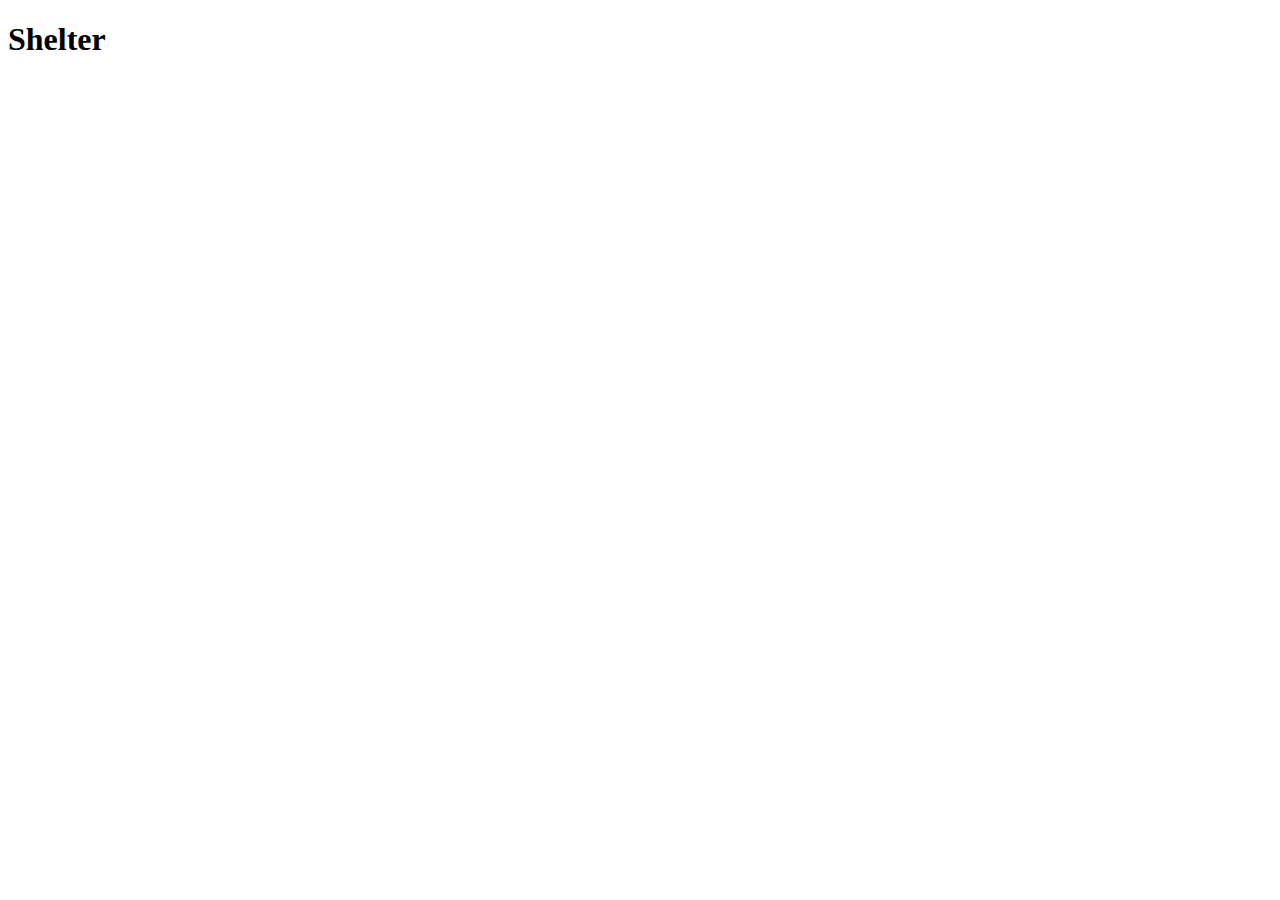
==== pages/main/index.html @ 8f5f9f4f "feat: add the title" ====
<!DOCTYPE html>
<html>
  <head>
    <meta charset="UTF-8">
    <meta name="viewport" content="width=device-width, initial-scale=1.0">
    <title lang="ru">Shelter</title>
    <link rel="stylesheet" href="styles.css">
  </head>
  <body>
    <header>
      <h1>Shelter</h1>

    </header>
    <main>

    </main>
    <footer>

    </footer>
  </body>
</html>
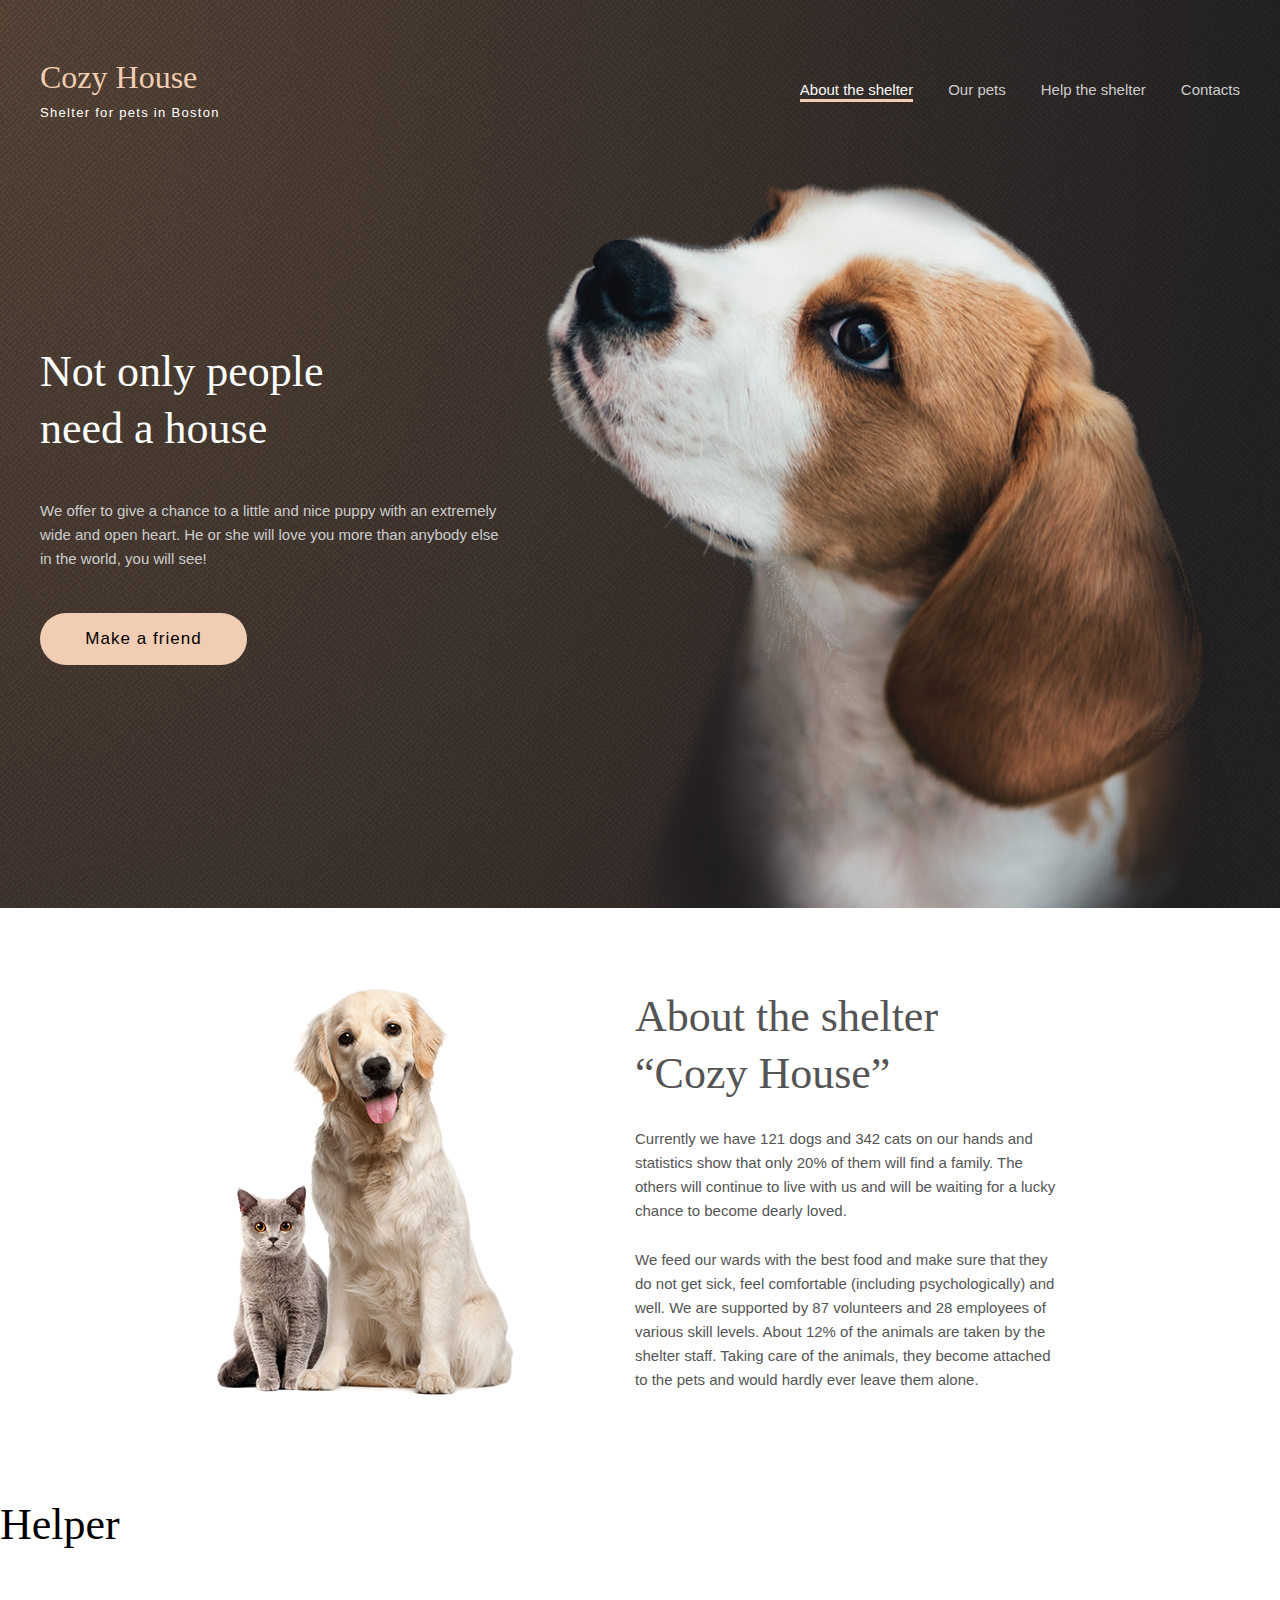
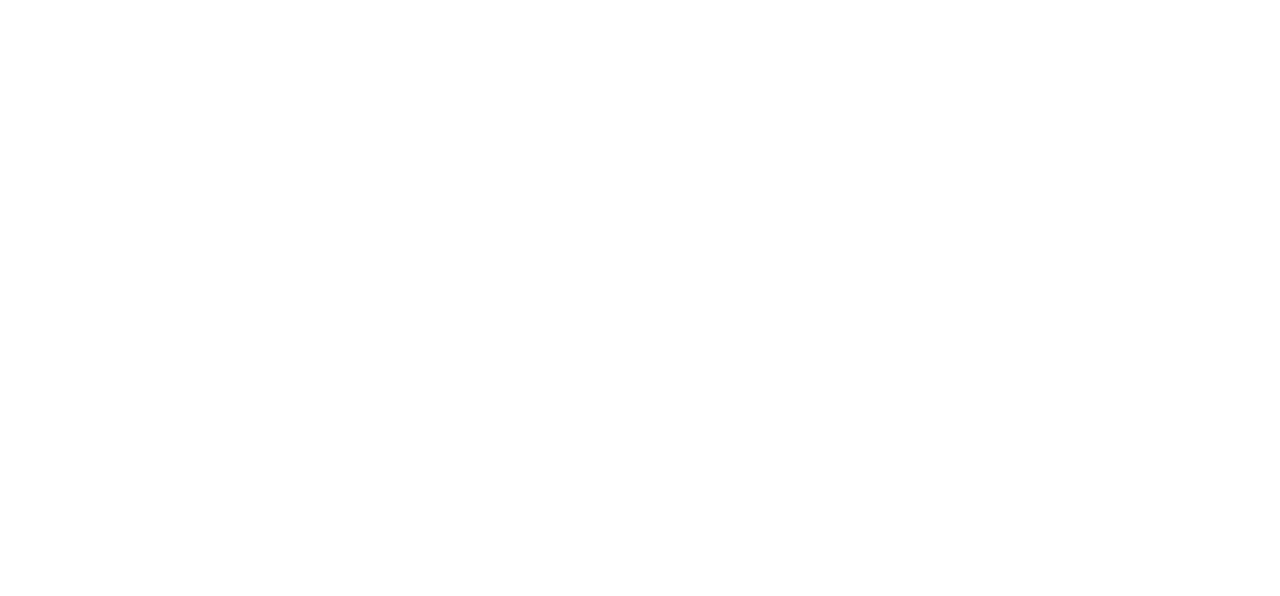
==== commit 1a06ce81: "feat: added header, notonly and about blocks" ====
--- a/pages/main/index.html
+++ b/pages/main/index.html
@@ -6,16 +6,82 @@
     <title lang="ru">Shelter</title>
     <link rel="stylesheet" href="styles.css">
   </head>
-  <body>
-    <header>
-      <h1>Shelter</h1>
-
+  <body class="main-body">
+    <header class="header">
+      <nav class="navigation__section">
+        <div class="navigation__content">
+          <a href="main.html" class="logo__main-page">
+            <h1 class="logo__title">Cozy House</h1>
+            <p class="logo__subtitle">Shelter for pets in Boston</p>
+          </a>
+          <ul class="menu__list">
+            <li class="menu__item">
+              <a href="#" class="menu__link menu__link--current">About the shelter</a>
+            </li>
+            <li class="menu__item">
+              <a href="../pets/index.html" class="menu__link">Our pets</a>
+            </li>
+            <li class="menu__item">
+              <a href="#help-shelter" class="menu__link">Help the shelter</a>
+            </li>
+            <li class="menu__item">
+              <a href="#contacts" class="menu__link">Contacts</a>
+            </li>
+          </ul>
+        </div>
+      </nav>
     </header>
-    <main>
+    <main class="main">
+      <section class="notonly__wrapper">
+        <div class="notonly__content">
+          <div class="notonly__text--wrapper">
+            <h2 class="notonly__title">Not only people need a house</h2>
+            <p class="notonly__text">We offer to give a chance to a little and nice puppy with an extremely wide and open heart. He or she will love you more than anybody else in the world, you will see!</p>
+            <div class="notonly__btn--wrapper">
+              <button class="notonly__btn">Make a friend</button>
+            </div>
+          </div>
+          <div class="notonly__image--wrapper">
+            <img class="notonly__image" src="../../assets/images/notonly-dog.png" alt="dog-image">
+          </div>
+        </div>
+      </section>
+      <section class="about__wrapper">
+        <div class="about__content">
+          <div class="about__image--wrapper">
+            <img src="../../assets/images/about-pets.png" alt="about-pets">
+          </div>
+          <div class="about__text-content">
+            <h2 class="about__title">About the shelter “Cozy House”</h2>
+            <p class="about__text">Currently we have 121 dogs and 342 cats on our hands and statistics show that only 20% of them will find a family. The others will continue to live with us and will be waiting for a lucky chance to become dearly loved.</p>
+            <p class="about__text">We feed our wards with the best food and make sure that they do not get sick, feel comfortable (including psychologically) and well. We are supported by 87 volunteers and 28 employees of various skill levels. About 12% of the animals are taken by the shelter staff. Taking care of the animals, they become attached to the pets and would hardly ever leave them alone.</p>
+          </div>
+        </div>
+      </section>
+      <section id="help-shelter" class="help-shelter">
+        <h2>Helper</h2>
+      </section>
 
     </main>
-    <footer>
+    <footer id="contacts" class="footer">
 
     </footer>
   </body>
-</html>+</html>
+
+<!-- 
+  
+    Our Friends block
+    - Four-column layout.
+    - Pet cards should be interactive when hovering over any area of the card. Hovering over a card changes the cursor, highlights the Learn more button, and changes the background.
+    - It is not necessary to open a modal window when clicking at this stage.
+    - Pagination should be clickable on available buttons. This means that from position (1) we cannot go further to the left, i.e. to the smaller side. Gray buttons must have the attribute disabled, data-disabled or a modifier class.
+
+    Footer (<footer> contains contacts, address and image):
+    - Clicking on an email or its icon should open the mail service.
+    - Clicking on the phone or its icon should open dialing.
+    - Clicking on a location should open a page with google maps in a separate window with any location you choose.
+    - The image of the dog, address and contacts are different blocks that should not overlap.
+    - The background of the block can be made with a gradient.
+
+ -->--- a/pages/main/styles.css
+++ b/pages/main/styles.css
@@ -0,0 +1,234 @@
+/* COMMON */
+:root {
+  --color-primary: #f1cdb3;
+  --color-primary-light: #FDDCC4;
+   --white: #ffffff; /*color-light-xl*/
+  --color-light-s: #fafafa;
+  --color-dark-3xl: #292929;
+  --color-dark-l: #545454;
+  --color-dark-s: #cdcdcd;
+}
+
+* {
+  margin: 0;
+  padding: 0;
+  line-height: 1;
+  font-family: Arial, Helvetica, sans-serif;
+  font-weight: normal;
+  box-sizing: border-box;
+  font-size: 15px;
+}
+
+h1, h2, h3, h4, h5, h6 {
+  font-family: Georgia, 'Times New Roman', Times, serif;
+  font-weight: normal;
+}
+
+h2, h3 {
+  line-height: 1.3;
+}
+
+h2 {
+  font-size: 44px;
+}
+
+h3 {
+  font-size: 35px;
+  letter-spacing: 0.06em;
+}
+
+a {
+  text-decoration: none;
+  color: inherit;
+}
+
+ul {
+  list-style: none;
+}
+
+button {
+  display: flex;
+  justify-content: center;
+  align-items: center;
+  width: 100%;
+  height: 100%;
+  border-radius: 100px;
+  background-color: var(--color-primary);
+  border: none;
+  font-size: 17px;
+  line-height: 22.1px;
+  letter-spacing: 0.06em;
+}
+
+button:hover {
+  cursor: pointer;
+  background-color: var(--color-primary-light);
+}
+
+img {
+  display: flex;
+  width: 100%;;
+  height: auto;
+}
+
+.header,
+.main,
+.footer {
+}
+
+.navigation__content,
+.notonly__content,
+.about__content {
+  width: 1200px;
+  margin: 0 auto;
+}
+
+/* HEADER */
+.navigation__section {
+  position: absolute;
+  left: 0;
+  top: 0;
+  width: 100%;
+  padding: 60px 0 0;
+}
+
+.navigation__content {
+  display: flex;
+  justify-content: space-between;
+}
+
+.logo__title {
+  margin-bottom: 10px;
+  font-size: 32px;
+  line-height: 1.1;
+  color: var(--color-primary);
+}
+
+.logo__subtitle {
+  font-size: 13px;
+  line-height: 15px;
+  letter-spacing: 0.1em;
+  color: var(--white);
+}
+
+.menu__list {
+  display: flex;
+  align-items: center;
+  color: var(--color-dark-s);
+}
+
+.menu__item:not(:last-child) {
+  margin-right: 35px;
+}
+
+.menu__link {
+  font-size: 15px;
+  line-height: 1.6;
+}
+
+.menu__link--current {
+  position: relative;
+  color: var(--color-light-s);
+  cursor: default;
+}
+
+.menu__link:hover {
+  color: var(--color-light-s);
+}
+
+.menu__link--current::before {
+  content: '';
+  position: absolute;
+  left: 0;
+  bottom: -4px;
+  display: block;
+  width: 100%;
+  height: 3px;
+  background-color: var(--color-primary);
+}
+
+.main__block,
+.help-shelter {
+  height: 700px;
+}
+
+/* NOT ONLY */
+.notonly__wrapper {
+  background: url('../../assets/images/notonly-back.png'), radial-gradient(100% 215.42% at 0% 0%, #5B483A 0%, #262425 100%), #211F20;
+  padding-top: 180px;
+}
+.notonly__content {
+  display: flex;
+  justify-content: space-between;
+}
+
+.notonly__text--wrapper {
+  width: 460px;
+  padding-top: 163px;
+}
+
+.notonly__title {
+  width: 310px;
+  margin-bottom: 42px;
+  color: var(--white);
+}
+
+.notonly__text {
+  margin-bottom: 42px;
+  line-height: 1.6;
+  color: var(--color-dark-s);
+}
+
+.notonly__image--wrapper {
+  width: 698px;
+  height: auto;
+}
+
+.notonly__btn--wrapper {
+  width: 207px;
+  height: 52px;
+}
+
+.notonly__image--wrapper {
+  display: flex;
+}
+
+.notonly__image {
+  width: 698px;
+  height: 728px;
+}
+
+/* ABOUT */
+.about__wrapper {
+  padding: 80px 0 100px;
+}
+
+.about__content {
+  display: flex;
+  padding-left: 175px;
+}
+
+.about__image--wrapper {
+  width: 300px;
+  height: 408px;
+  margin-right: 120px;
+}
+
+.about__text-content {
+  width: 430px;
+  color: var(--color-dark-l)
+}
+
+.about__title {
+  width: 370px;
+  margin-bottom: 25px;
+}
+
+.about__text {
+  margin-bottom: 25px;
+  line-height: 1.6;
+}
+
+.about__text:last-child {
+  margin: 0;
+}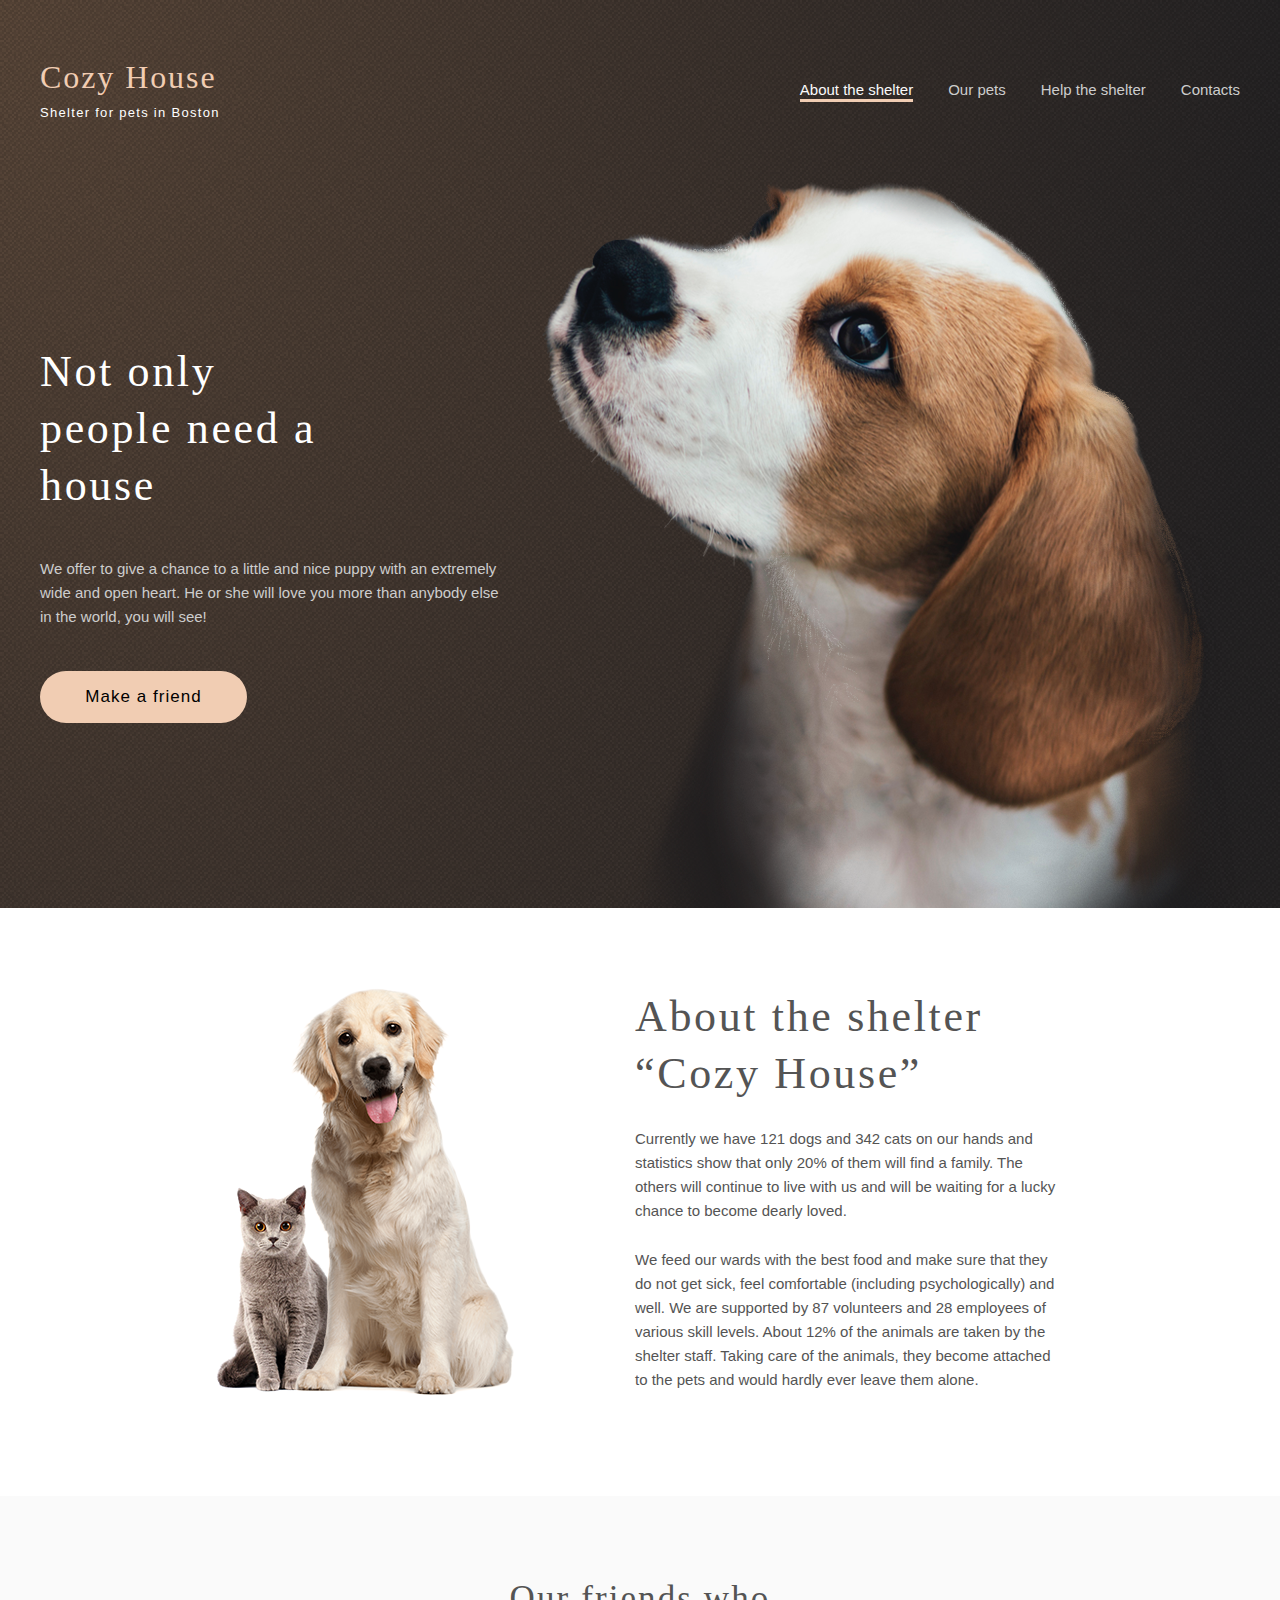
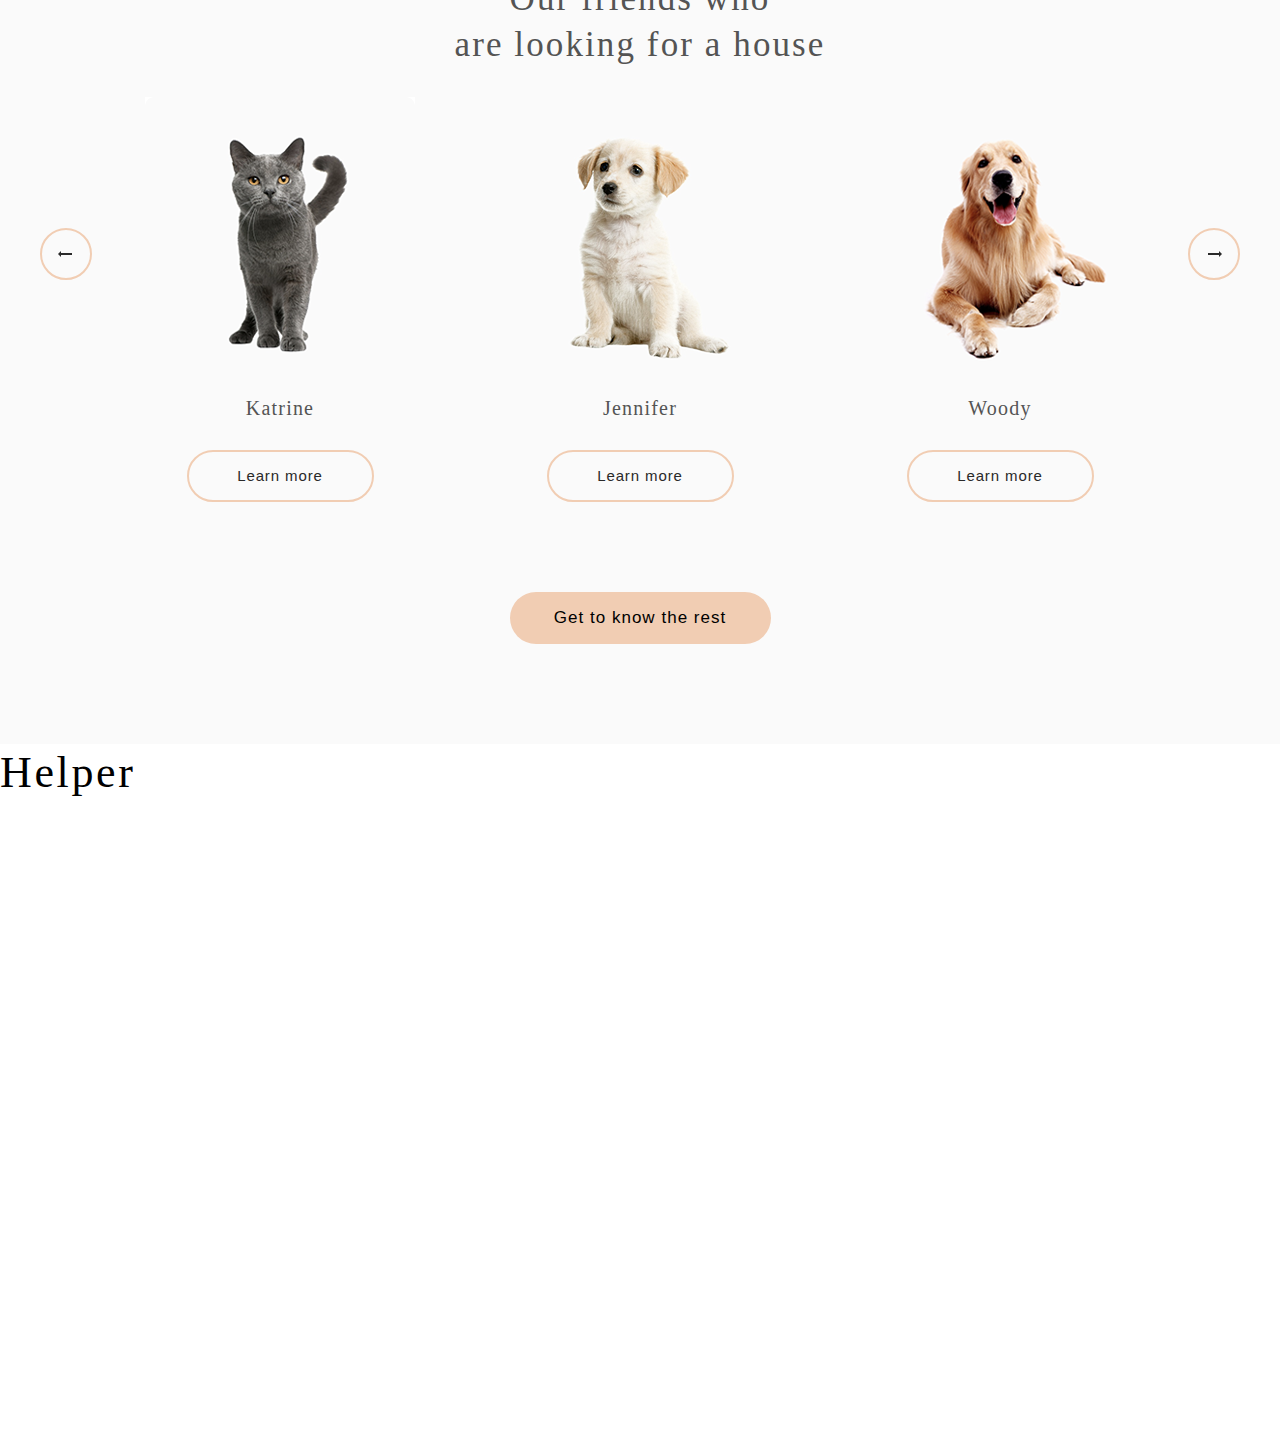
==== commit 53c99722: "feat: added pets section" ====
--- a/pages/main/index.html
+++ b/pages/main/index.html
@@ -38,7 +38,7 @@
             <h2 class="notonly__title">Not only people need a house</h2>
             <p class="notonly__text">We offer to give a chance to a little and nice puppy with an extremely wide and open heart. He or she will love you more than anybody else in the world, you will see!</p>
             <div class="notonly__btn--wrapper">
-              <button class="notonly__btn">Make a friend</button>
+              <button class="notonly__btn btn-color">Make a friend</button>
             </div>
           </div>
           <div class="notonly__image--wrapper">
@@ -56,6 +56,55 @@
             <p class="about__text">Currently we have 121 dogs and 342 cats on our hands and statistics show that only 20% of them will find a family. The others will continue to live with us and will be waiting for a lucky chance to become dearly loved.</p>
             <p class="about__text">We feed our wards with the best food and make sure that they do not get sick, feel comfortable (including psychologically) and well. We are supported by 87 volunteers and 28 employees of various skill levels. About 12% of the animals are taken by the shelter staff. Taking care of the animals, they become attached to the pets and would hardly ever leave them alone.</p>
           </div>
+        </div>
+      </section>
+      <section class="pets__wrapper">
+        <div class="pets__content">
+          <h3 class="pets__title">Our friends who <br> are looking for a house</h3>
+          <div class="pets__slider--wrapper">
+            <div class="pets__slider--content">
+              <ul class="pets__list">
+                <li class="pets__item">
+                  <div class="pets__image--wrapper">
+                    <img class="pets__image" src="../../assets/images/pets-katrine.png" alt="pets-katrine">
+                  </div>
+                  <div class="pets__title--wrapper">
+                    <h4 class="pets__title">Katrine</h4>
+                    <div class="pets__btn--wrapper">
+                      <button class="pets__btn btn-transparent">Learn more</button>
+                    </div>
+                  </div>
+                </li>
+                <li class="pets__item">
+                  <div class="pets__image--wrapper">
+                    <img class="pets__image" src="../../assets/images/pets-jennifer.png" alt="pets-jennifer">
+                  </div>
+                  <div class="pets__title--wrapper">
+                    <h4 class="pets__title">Jennifer</h4>
+                    <div class="pets__btn--wrapper">
+                      <button class="pets__btn btn-transparent">Learn more</button>
+                    </div>
+                  </div>
+                </li>
+                <li class="pets__item">
+                  <div class="pets__image--wrapper">
+                    <img class="pets__image" src="../../assets/images/pets-woody.png" alt="pets-woody">
+                  </div>
+                  <div class="pets__title--wrapper">
+                    <h4 class="pets__title">Woody</h4>
+                    <div class="pets__btn--wrapper">
+                      <button class="pets__btn btn-transparent">Learn more</button>
+                    </div>
+                  </div>
+                </li>
+              </ul>
+            </div>
+            <button class="slider-btn pets__btn--left">Left</button>
+            <button class="slider-btn pets__btn--right">Right</button>
+          </div>
+        </div>
+        <div class="pets__btn-primary--wrapper">
+          <button class="pets__btn-primary btn-color">Get to know the rest</button>
         </div>
       </section>
       <section id="help-shelter" class="help-shelter">
--- a/pages/main/styles.css
+++ b/pages/main/styles.css
@@ -2,8 +2,9 @@
 :root {
   --color-primary: #f1cdb3;
   --color-primary-light: #FDDCC4;
-   --white: #ffffff; /*color-light-xl*/
+  --white: #ffffff; /*color-light-xl*/
   --color-light-s: #fafafa;
+  --color-light-l: #f6f6f6f;
   --color-dark-3xl: #292929;
   --color-dark-l: #545454;
   --color-dark-s: #cdcdcd;
@@ -22,6 +23,7 @@
 h1, h2, h3, h4, h5, h6 {
   font-family: Georgia, 'Times New Roman', Times, serif;
   font-weight: normal;
+  letter-spacing: 0.06em;
 }
 
 h2, h3 {
@@ -34,7 +36,11 @@
 
 h3 {
   font-size: 35px;
-  letter-spacing: 0.06em;
+}
+
+h4 {
+  font-size: 20px;
+  line-height: 23px;
 }
 
 a {
@@ -53,16 +59,32 @@
   width: 100%;
   height: 100%;
   border-radius: 100px;
-  background-color: var(--color-primary);
   border: none;
   font-size: 17px;
   line-height: 22.1px;
   letter-spacing: 0.06em;
+  background-color: transparent;
 }
 
 button:hover {
   cursor: pointer;
+}
+
+.btn-color {
+  background-color: var(--color-primary);
+}
+
+.btn-color:hover {
   background-color: var(--color-primary-light);
+}
+
+.btn-transparent {
+  background-color: transparent;
+  border: 2px solid var(--color-primary);
+}
+
+.btn-transparent:hover {
+  background-color: var(--color-primary)
 }
 
 img {
@@ -78,7 +100,8 @@
 
 .navigation__content,
 .notonly__content,
-.about__content {
+.about__content,
+.pets__content {
   width: 1200px;
   margin: 0 auto;
 }
@@ -231,4 +254,143 @@
 
 .about__text:last-child {
   margin: 0;
-}+}
+
+/* PETS */
+.pets__wrapper {
+  background: var(--color-light-s);
+  padding: 80px 0 100px;
+}
+
+.pets__content {
+  position: relative;
+  color: var(--color-dark-l);
+}
+
+.pets__title {
+  width: 400px;
+  margin: 0 auto 60px;
+  text-align: center;
+}
+
+.pets__slider--wrapper {
+  margin-bottom: 60px;
+  width: 100%;
+}
+
+.pets__slider--content {
+  width: 990px;
+  margin: 0 auto;
+}
+
+.pets__list {
+  display: flex;
+}
+
+.pets__item:not(:last-child) {
+  margin-right: 90px;
+}
+
+.pets__item {
+  display: flex;
+  flex-direction: column;
+  width: 270px;
+  background-color: var(--color-light-s);
+  border-radius: 9px;
+}
+
+.pets__item:hover {
+  background-color: var(--white);;
+  box-shadow: 0px 2px 35px 14px rgba(13, 13, 13, 0.04);
+  cursor: pointer;
+}
+
+.pets__image--wrapper {
+  width: 270px;
+  height: 270px;
+}
+
+.pets__title--wrapper {
+  padding-top: 30px;
+}
+
+.pets__title {
+  margin-bottom: 30px;
+  width: 100%;
+}
+
+.pets__btn--wrapper {
+  width: 187px;
+  height: 52px;
+  margin: 0 auto 30px;
+}
+
+.pets__btn {
+  font-size: 15px;
+  line-height: 1.3;
+  color: var(--color-dark-3xl);
+}
+
+.slider-btn {
+  width: 52px;
+  height: 52px;
+  border-radius: 50%;
+  border: 2px solid var(--color-primary);
+  font-size: 0;
+}
+
+.slider-btn:hover {
+  background-color: var(--color-primary);
+}
+
+.pets__btn--left,
+.pets__btn--right {
+  position: absolute;
+  top: calc(50% - 26px);
+}
+
+.pets__btn--left {
+  left: 0;
+}
+
+.pets__btn--left:before,
+.pets__btn--right:before,
+.pets__btn--left:after,
+.pets__btn--right:after {
+  content: '';
+  position: absolute;
+}
+
+.pets__btn--left:before,
+.pets__btn--right:before {
+  left: calc(50% - 6px);
+  top: calc(50% - 1px);
+  width: 12px;
+  height: 2px;
+  background-color: var(--color-dark-3xl);
+}
+
+.pets__btn--left:after,
+.pets__btn--right:after {
+  border: 3px solid transparent;
+}
+
+.pets__btn--left:after {
+  left: calc(50% - 11px);
+  border-right: 3px solid var(--color-dark-3xl);
+}
+
+.pets__btn--right:after {
+  right: calc(50% - 11px);
+  border-left: 3px solid var(--color-dark-3xl);
+}
+
+.pets__btn--right {
+  right: 0;
+}
+
+.pets__btn-primary--wrapper {
+  width: 261px;
+  height: 52px;
+  margin: 0 auto;
+}
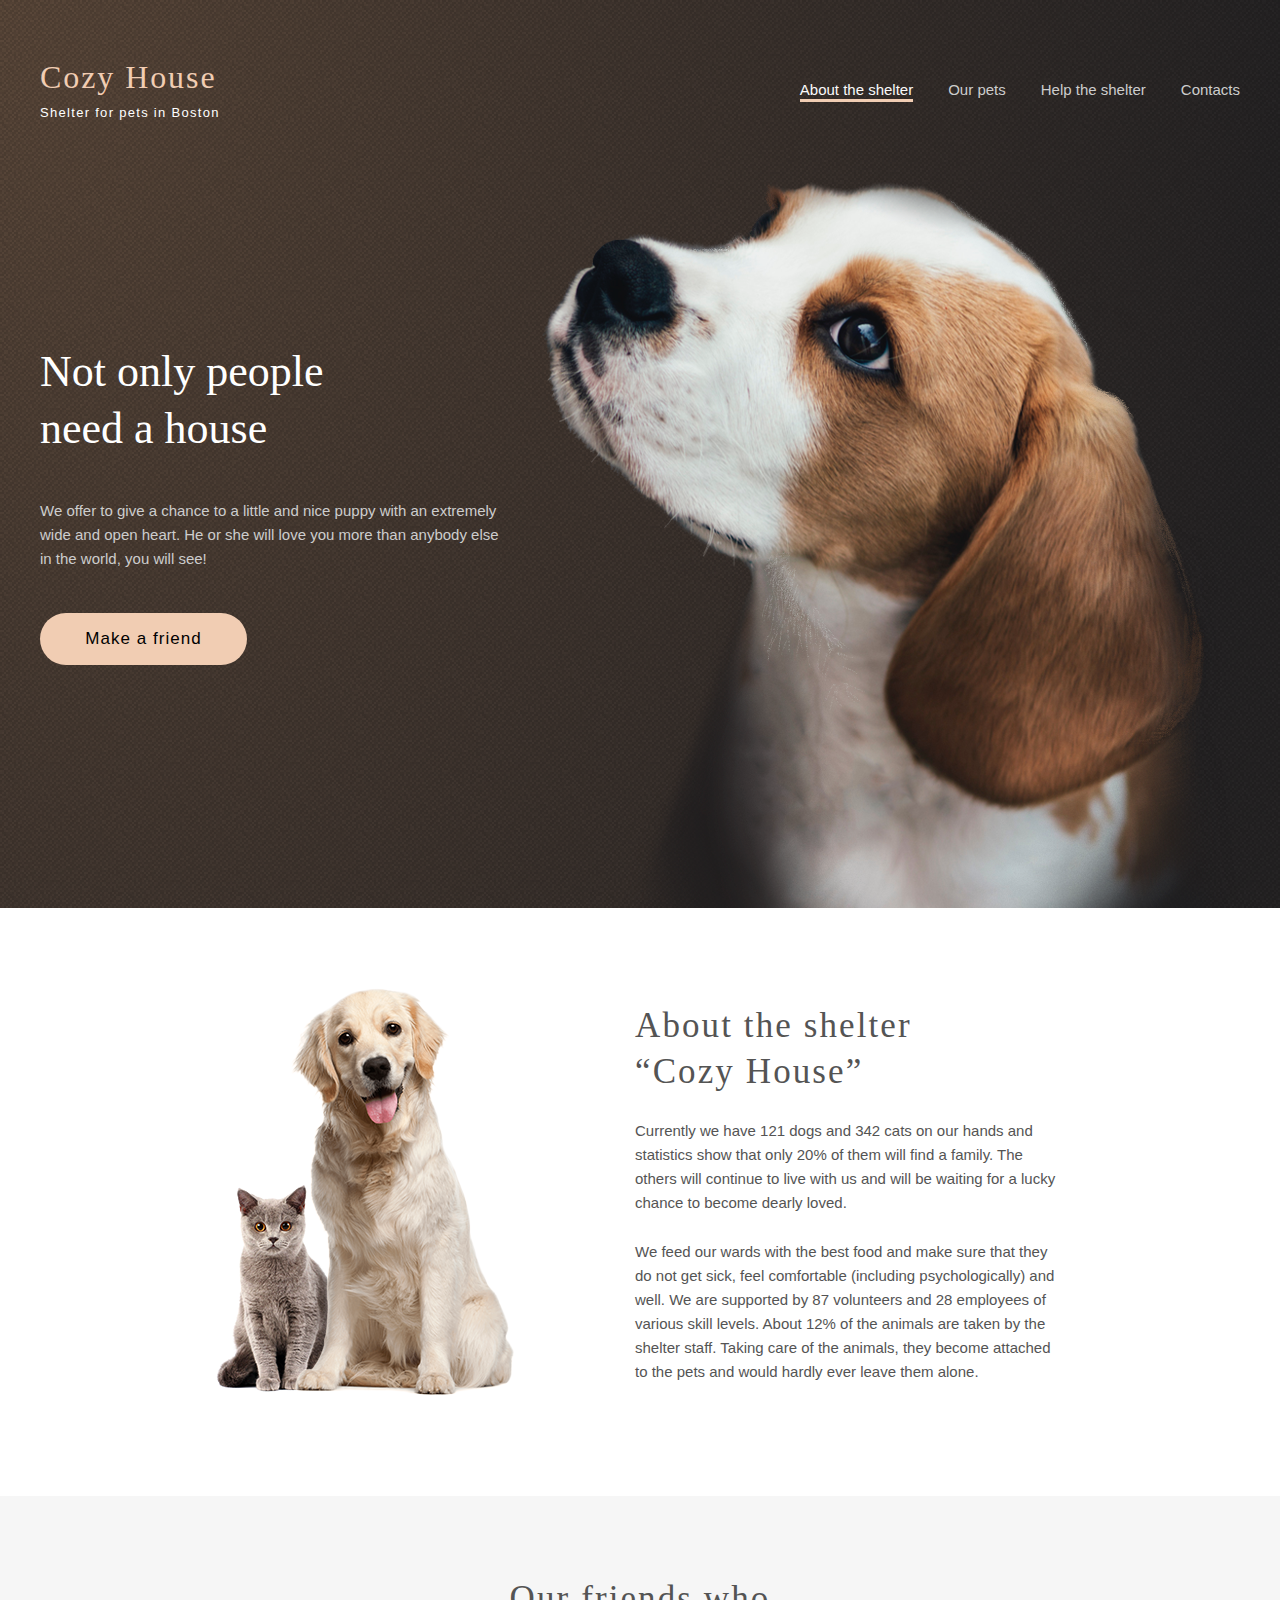
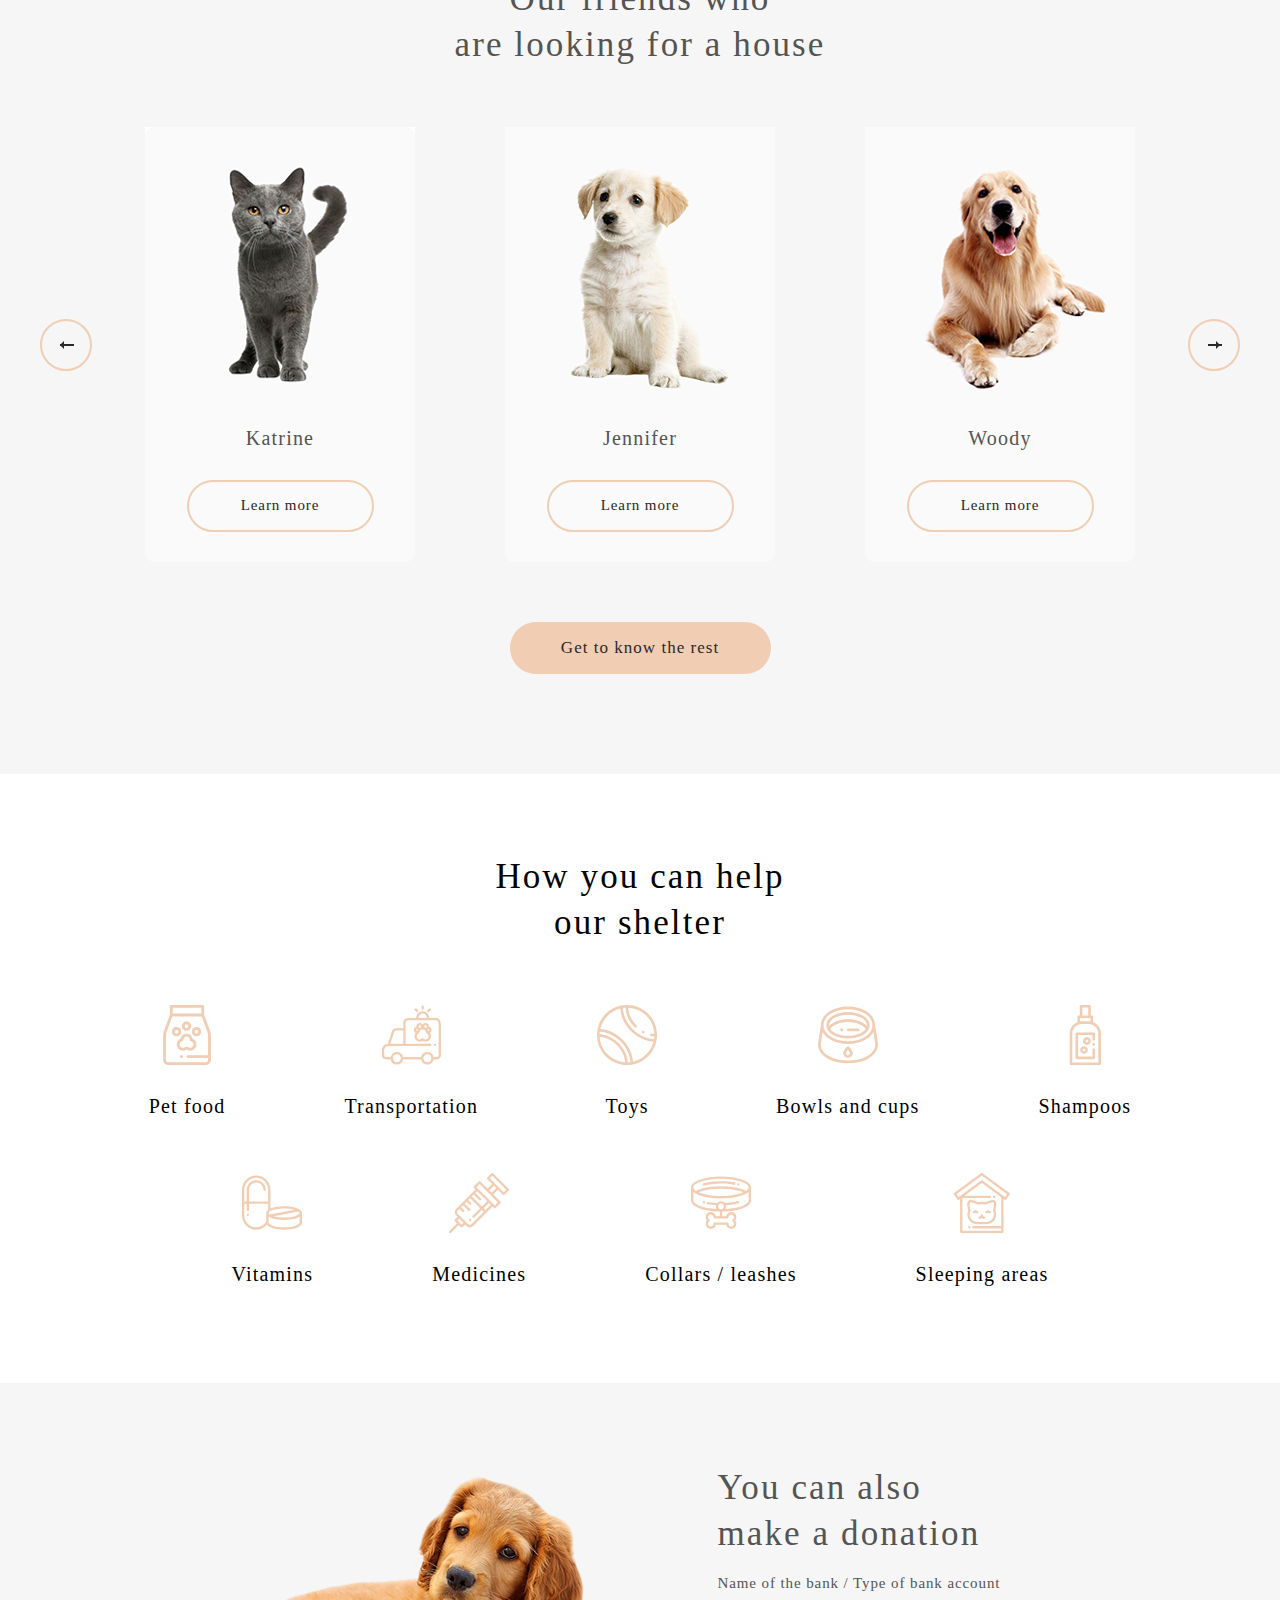
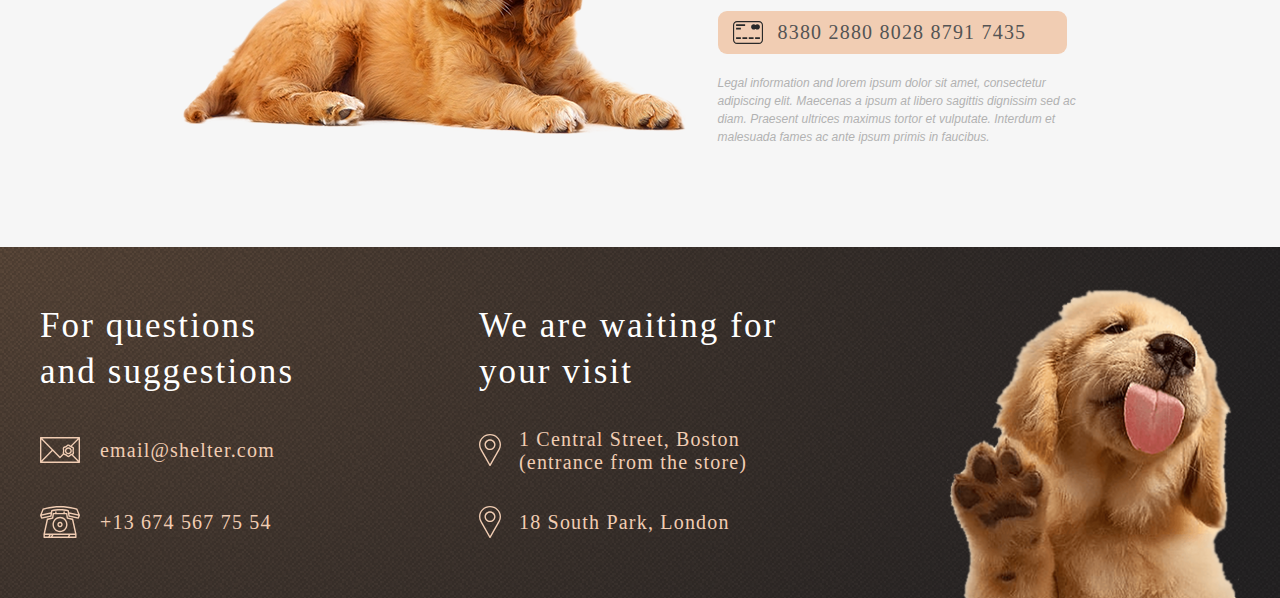
==== commit 85340325: "feat: added main page for desktop" ====
--- a/pages/main/index.html
+++ b/pages/main/index.html
@@ -52,7 +52,7 @@
             <img src="../../assets/images/about-pets.png" alt="about-pets">
           </div>
           <div class="about__text-content">
-            <h2 class="about__title">About the shelter “Cozy House”</h2>
+            <h3 class="about__title">About the shelter “Cozy House”</h3>
             <p class="about__text">Currently we have 121 dogs and 342 cats on our hands and statistics show that only 20% of them will find a family. The others will continue to live with us and will be waiting for a lucky chance to become dearly loved.</p>
             <p class="about__text">We feed our wards with the best food and make sure that they do not get sick, feel comfortable (including psychologically) and well. We are supported by 87 volunteers and 28 employees of various skill levels. About 12% of the animals are taken by the shelter staff. Taking care of the animals, they become attached to the pets and would hardly ever leave them alone.</p>
           </div>
@@ -60,7 +60,7 @@
       </section>
       <section class="pets__wrapper">
         <div class="pets__content">
-          <h3 class="pets__title">Our friends who <br> are looking for a house</h3>
+          <h3 class="pets__title--section">Our friends who <br> are looking for a house</h3>
           <div class="pets__slider--wrapper">
             <div class="pets__slider--content">
               <ul class="pets__list">
@@ -107,13 +107,111 @@
           <button class="pets__btn-primary btn-color">Get to know the rest</button>
         </div>
       </section>
-      <section id="help-shelter" class="help-shelter">
-        <h2>Helper</h2>
-      </section>
-
+      <section id="help-shelter" class="page__section help__wrap">
+        <div class="help__content">
+          <h3 class="help__title">How you can help <br> our shelter</h3>
+          <ul class="help__list">
+            <li class="help__item">
+              <p class="help__image--wrap">
+                <img class="help__image" src="../../assets/icons/petfood.svg" alt="petfood">
+              </p>
+              <h4 class="help__item--title">Pet food</h4>
+            </li>
+            <li class="help__item">
+              <p class="help__image--wrap">
+                <img class="help__image" src="../../assets/icons/transportation.svg" alt="transportation">
+              </p>
+              <h4 class="help__item--title">Transportation</h4>
+            </li>
+            <li class="help__item">
+              <p class="help__image--wrap">
+                <img class="help__image" src="../../assets/icons/toys.svg" alt="toys">
+              </p>
+              <h4 class="help__item--title">Toys</h4>
+            </li>
+            <li class="help__item">
+              <p class="help__image--wrap">
+                <img class="help__image" src="../../assets/icons/bowls-and-cups.svg" alt="bowls-and-cups">
+              </p>
+              <h4 class="help__item--title">Bowls and cups</h4>
+            </li>
+            <li class="help__item">
+              <p class="help__image--wrap">
+                <img class="help__image" src="../../assets/icons/shampoos.svg" alt="shampoos">
+              </p>
+              <h4 class="help__item--title">Shampoos</h4>
+            </li>
+            <li class="help__item">
+              <p class="help__image--wrap">
+                <img class="help__image" src="../../assets/icons/vitamins.svg" alt="vitamins">
+              </p>
+              <h4 class="help__item--title">Vitamins</h4>
+            </li>
+            <li class="help__item">
+              <p class="help__image--wrap">
+                <img class="help__image" src="../../assets/icons/medicines.svg" alt="medicines">
+              </p>
+              <h4 class="help__item--title">Medicines</h4>
+            </li>
+            <li class="help__item">
+              <p class="help__image--wrap">
+                <img class="help__image" src="../../assets/icons/collars-or-leashes.svg" alt="collars-or-leashes">
+              </p>
+              <h4 class="help__item--title">Collars / leashes</h4>
+            </li>
+            <li class="help__item">
+              <p class="help__image--wrap">
+                <img class="help__image" src="../../assets/icons/sleeping-area.svg" alt="sleeping-area">
+              </p>
+              <h4 class="help__item--title">Sleeping areas</h4>
+            </li>
+          </ul>
+        </div>
+      </section>
+      <section class="page__section donation__wrap">
+        <div class="donation__content">
+          <p class="donation__image--wrap">
+            <img class="donation__image" src="../../assets/images/donation-dog.png" alt="donation-dog" width="505">
+          </p>
+  
+          <div class="donation__text--content">
+            <h3 class="donation__title section__title">You can also <br> make a donation</h3>
+            <h5 class="donation__text--subtitle">Name of the bank / Type of bank account</h5>
+            <a href="#" class="donation__link card-number title__h4">
+              <span class="card-number__image--wrap"><img class="card-number__image" src="../../assets/icons/credit-card.svg" alt="credit-card" width="30" height="23"></span>
+              8380 2880 8028 8791 7435
+            </a>
+            <p class="donation__text">Legal information and lorem ipsum dolor sit amet, consectetur adipiscing elit. Maecenas a ipsum at libero sagittis dignissim sed ac diam. Praesent ultrices maximus tortor et vulputate. Interdum et malesuada fames ac ante ipsum primis in faucibus.</p>
+          </div>
+        </div>
+      </section>
     </main>
     <footer id="contacts" class="footer">
-
+      <div class="footer__content">
+        <div class="footer__item footer__item--links">
+          <h3 class="contact__title contact__title--links">For questions and suggestions</h3>
+          <p class="contact__text contact__text--mail">
+            <a class="contact__link mail-link" href="mailto:email@shelter.com">email@shelter.com</a>
+          </p>
+          <p class="contact__text contact__text--phone">
+            <a class="contact__link phone-link" href="tel:+136745677554">+13 674 567 75 54</a>
+          </p>
+        </div>
+        <div class="footer__item footer__item--address">
+          <h3 class="contact__title contact__title--address">We are waiting for your visit</h3>
+          <p class="contact__text contact__address contact__address--boston">
+            <a class="contact__link map-link boston-link" href="https://www.google.com/maps/place/1+Central+St,+Boston,+MA+02109,+США/@42.357323,-71.0582668,16z/data=!4m5!3m4!1s0x89e370868bc2ce7b:0x82fa7db94f5fea9e!8m2!3d42.3585519!4d-71.0547263" target="_blank">1 Central Street, Boston (entrance from the store)</a>
+          </p>
+          <p class="contact__text contact__address">
+            <a class="contact__link map-link" href="https://www.google.com/maps/place/South+Park+Court,+18+S+Park+Rd,+London+SW19+8TD,+Великобритания/@51.4198959,-0.2026891,16.5z/data=!4m5!3m4!1s0x487608baa7401b31:0x18e66d9fcd2f7d77!8m2!3d51.4202685!4d-0.2001799" target="_blank">18 South Park, London</a>
+          </p>
+        </div>
+        <div class="footer__item footer__item--image">
+          <p class="footer__image--wrap">
+            <img class="footer__image" src="../../assets/images/footer-dog.png" alt="footer-dog" width="300">
+          </p>
+        </div>
+      </div>
     </footer>
   </body>
 </html>
--- a/pages/main/styles.css
+++ b/pages/main/styles.css
@@ -4,10 +4,11 @@
   --color-primary-light: #FDDCC4;
   --white: #ffffff; /*color-light-xl*/
   --color-light-s: #fafafa;
-  --color-light-l: #f6f6f6f;
+  --color-light-l: #f6f6f6;
   --color-dark-3xl: #292929;
   --color-dark-l: #545454;
   --color-dark-s: #cdcdcd;
+  --color-dark-m: #b2b2b2;
 }
 
 * {
@@ -101,7 +102,8 @@
 .navigation__content,
 .notonly__content,
 .about__content,
-.pets__content {
+.pets__content,
+.footer__content {
   width: 1200px;
   margin: 0 auto;
 }
@@ -191,9 +193,10 @@
 }
 
 .notonly__title {
-  width: 310px;
+  width: 350px;
   margin-bottom: 42px;
   color: var(--white);
+  letter-spacing: 0;
 }
 
 .notonly__text {
@@ -238,6 +241,7 @@
 }
 
 .about__text-content {
+  padding-top: 15px;
   width: 430px;
   color: var(--color-dark-l)
 }
@@ -258,8 +262,12 @@
 
 /* PETS */
 .pets__wrapper {
-  background: var(--color-light-s);
+  background: var(--color-light-l);
   padding: 80px 0 100px;
+}
+
+.pets__wrapper button {
+  font-family: Georgia, 'Times New Roman', Times, serif;
 }
 
 .pets__content {
@@ -267,7 +275,7 @@
   color: var(--color-dark-l);
 }
 
-.pets__title {
+.pets__title--section {
   width: 400px;
   margin: 0 auto 60px;
   text-align: center;
@@ -317,6 +325,7 @@
 .pets__title {
   margin-bottom: 30px;
   width: 100%;
+  text-align: center;
 }
 
 .pets__btn--wrapper {
@@ -346,7 +355,7 @@
 .pets__btn--left,
 .pets__btn--right {
   position: absolute;
-  top: calc(50% - 26px);
+  top: calc(50% + 50px);
 }
 
 .pets__btn--left {
@@ -365,24 +374,25 @@
 .pets__btn--right:before {
   left: calc(50% - 6px);
   top: calc(50% - 1px);
-  width: 12px;
+  width: 14px;
   height: 2px;
   background-color: var(--color-dark-3xl);
 }
 
 .pets__btn--left:after,
 .pets__btn--right:after {
-  border: 3px solid transparent;
+  top: 20px;
+  border: 4px solid transparent;
 }
 
 .pets__btn--left:after {
-  left: calc(50% - 11px);
-  border-right: 3px solid var(--color-dark-3xl);
+  left: calc(50% - 10px);
+  border-right: 4px solid var(--color-dark-3xl);
 }
 
 .pets__btn--right:after {
-  right: calc(50% - 11px);
-  border-left: 3px solid var(--color-dark-3xl);
+  right: calc(50% - 10px);
+  border-left: 4px solid var(--color-dark-3xl);
 }
 
 .pets__btn--right {
@@ -394,3 +404,271 @@
   height: 52px;
   margin: 0 auto;
 }
+
+.pets__btn-primary--wrapper button {
+  color: var(--color-dark-3xl);
+}
+
+/* HELP */
+
+.help__wrap {
+  background-color: white;
+  padding: 80px 0 42px;
+}
+
+.help__title {
+  margin: 0 auto 60px;
+  text-align: center;
+}
+
+.help__list {
+  display: flex;
+  flex-wrap: wrap;
+  justify-content: center;
+  margin: 0 auto;
+  max-width: 1026px;
+}
+
+.help__item {
+  margin-right: 11.59%;/*11.59*/
+  margin-bottom: 55px;
+}
+
+.help__item:nth-child(5),
+.help__item:last-child {
+  margin-right: 0;
+}
+
+.help__image--wrap {
+  margin: 0 auto 30px;
+  display: flex;
+  justify-content: center;
+  width: 60px;
+  height: 60px;
+}
+
+.help__item--title {
+  text-align: center;
+}
+
+/*DONATION*/
+.donation__wrap {
+  padding: 80px 0 100px;
+  background-color: var(--color-light-l);
+}
+
+.donation__content {
+  display: flex;
+  justify-content: space-between;
+  margin: 0 auto;
+  max-width: 915px;
+}
+
+.donation__image--wrap {
+  padding-top: 12px;
+  max-width: 505px;
+}
+
+.donation__text--content {
+  padding-top: 2px;
+  width: 380px;
+  color: var(--color-dark-l);
+}
+
+.donation__title {
+  margin-bottom: 20px;
+  text-align: left;
+}
+
+.donation__text--subtitle {
+  margin-bottom: 20px;
+}
+
+.donation__link.card-number {
+  display: flex;
+  align-items: center;
+  margin-bottom: 20px;
+  padding-left: 15px;
+  width: 349px;
+  height: 43px;
+  line-height: 23px;
+  font-family: Georgia, 'Times New Roman', Times, serif;
+  font-size: 20px;
+  background-color: var(--color-primary);
+  border-radius: 9px;
+  box-sizing: border-box;
+  letter-spacing: 0.06em;
+}
+
+.donation__link.card-number:hover {
+  background-color: transparent;
+}
+
+.card-number__image--wrap {
+  display: inline-block;
+  margin-right: 15px;
+  width: 30px;
+  height: 23px;
+}
+
+.donation__text {
+  padding-bottom: 1px;
+  font-style: italic;
+  font-size: 12px;
+  line-height: 1.5;
+  color: var(--color-dark-m);
+}
+
+/* FOOTER */
+/*FOOTER*/
+.footer {
+  padding-top: 40px;
+  background: 
+    url(../../assets/images/bg-lines.png) repeat,
+    radial-gradient(100% 215.42% at 0% 0%, #5B483A 0%, #262425 100%),
+    #211F20;
+  /*
+  background: 
+    url(../../assets/images/bg-lines.png) repeat,
+    url(../../assets/images/bg-footer-gradient.png) no-repeat;*/
+  background-size: auto, cover;;
+}
+
+.footer__content {
+  display: flex;
+}
+
+.footer__content * {
+  font-family: Georgia, 'Times New Roman', Times, serif;
+}
+
+.footer__item--links,
+.footer__item--address {
+  display: flex;
+  justify-content: flex-start;
+  flex-direction: column;
+  padding-top: 16px;
+  margin-bottom: 60px;
+}
+
+.footer__item--links {
+  width: 279px;
+  margin-right: 13.33%;
+}
+
+.contact__title {
+  text-align: left;
+  color: white;
+}
+
+.contact__title--links {
+  margin-bottom: 40px;
+}
+
+.contact__text--mail {
+  margin-bottom: 40px;
+}
+
+.contact__link {
+  position: relative;
+  display: flex;
+  align-items: center;
+  height: 32px;
+  
+  font-size: 20px;
+  line-height: 1.15;
+  letter-spacing: 0.06em;
+  color: var(--color-primary);
+  /*border: var(--border-dash);*/
+}
+
+.contact__link:hover,
+.contact__link:hover {
+  opacity: 0.5;
+}
+
+.contact__link:active,
+.contact__link:active {
+  transform: scale(0.9);
+}
+
+.contact__link.mail-link,
+.contact__link.phone-link {
+  padding-left: 60px;
+}
+
+.contact__link::before,
+.contact__link::before {
+  content: '';
+  position: absolute;
+  top: 0;
+  left: 0;
+}
+
+.contact__link.mail-link::before,
+.contact__link.phone-link::before {
+  width: 40px;
+  height: 32px;
+  
+  background-size: 40px;
+}
+
+.contact__link.mail-link::before {
+  background: url('../../assets/icons/logo-mail.svg') no-repeat 0 3px;
+}
+
+.contact__link.phone-link::before {
+  background: url('../../assets/icons/logo-phone.svg') no-repeat 0 0;
+}
+
+.footer__item--address {
+  width: 302px;
+}
+
+.contact__title--address {
+  margin-bottom: 34px;
+}
+
+.contact__address:not(:last-child) {
+  margin-bottom: 32px;
+}
+
+.contact__link.boston-link {
+  height: 46px;
+}
+
+.contact__link.map-link {
+  padding-left: 40px;
+}
+
+.contact__link.map-link::before {
+  width: 22px;
+  height: 32px;
+  
+  background-size: 22px 32px;
+}
+
+.contact__link.boston-link::before {
+  top: 6px;
+}
+
+.contact__link.map-link::before {
+  background: url('../../assets/icons/logo-map.svg') no-repeat 0 0;
+}
+
+.footer__item--image {
+  align-self: flex-end;
+  margin-left: auto;
+  max-width: 300px;
+  max-height: 310px;
+
+  /*border: var(--border-dash);*/
+}
+
+.footer__image--wrap {
+  width: 100%;
+}
+
+.footer__image {
+  max-height: 310px;
+}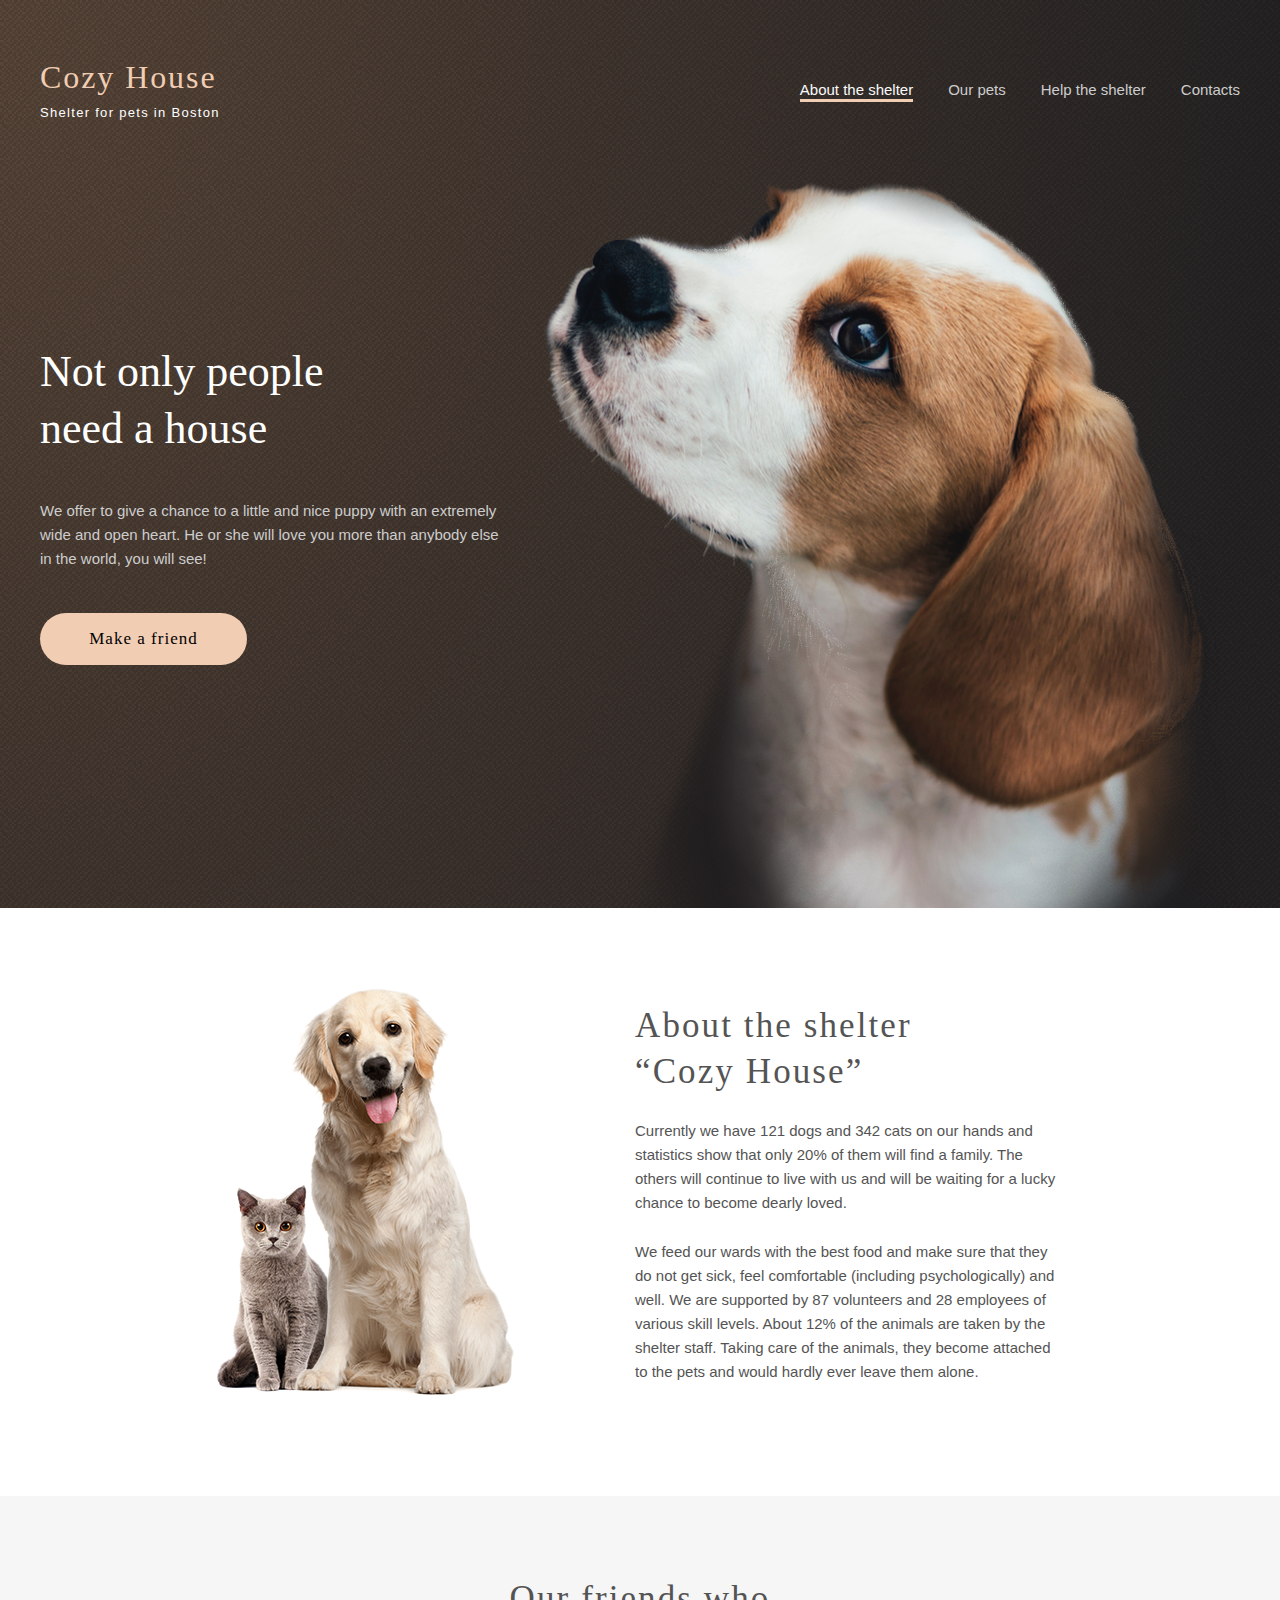
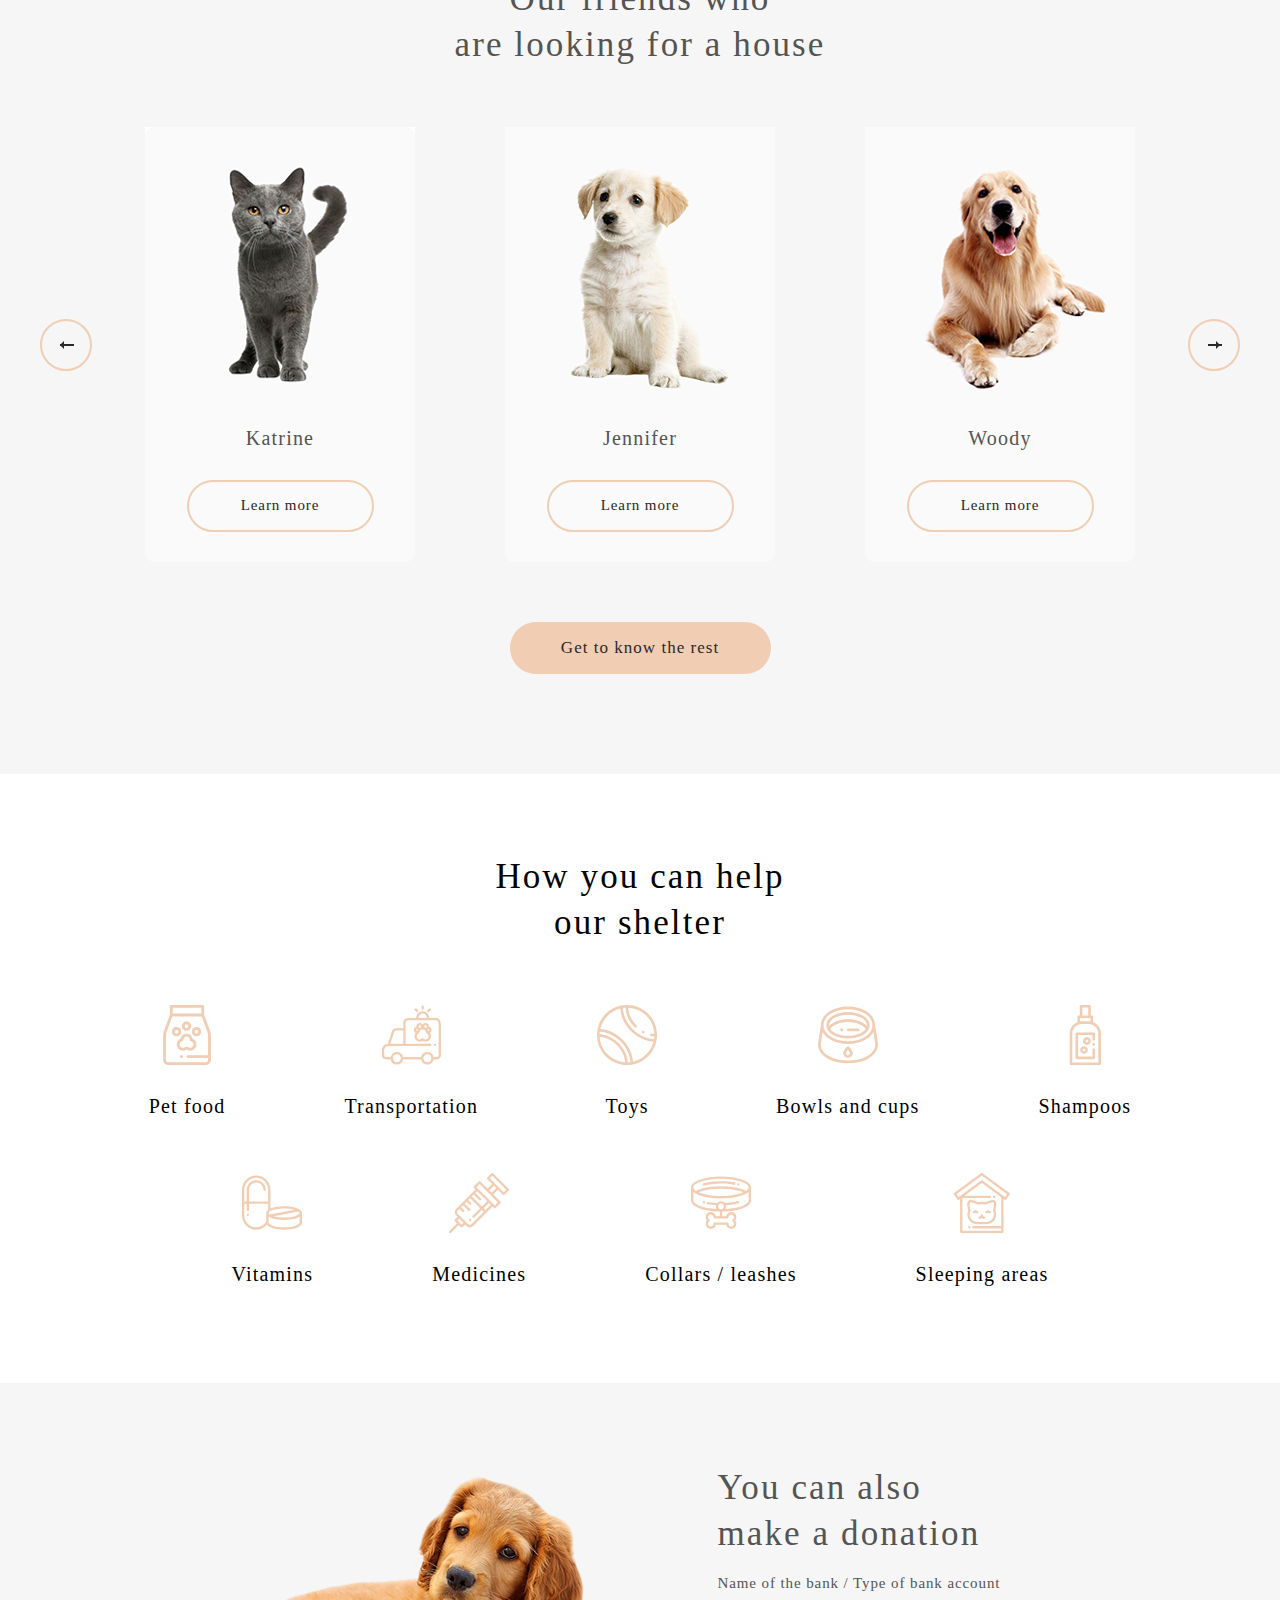
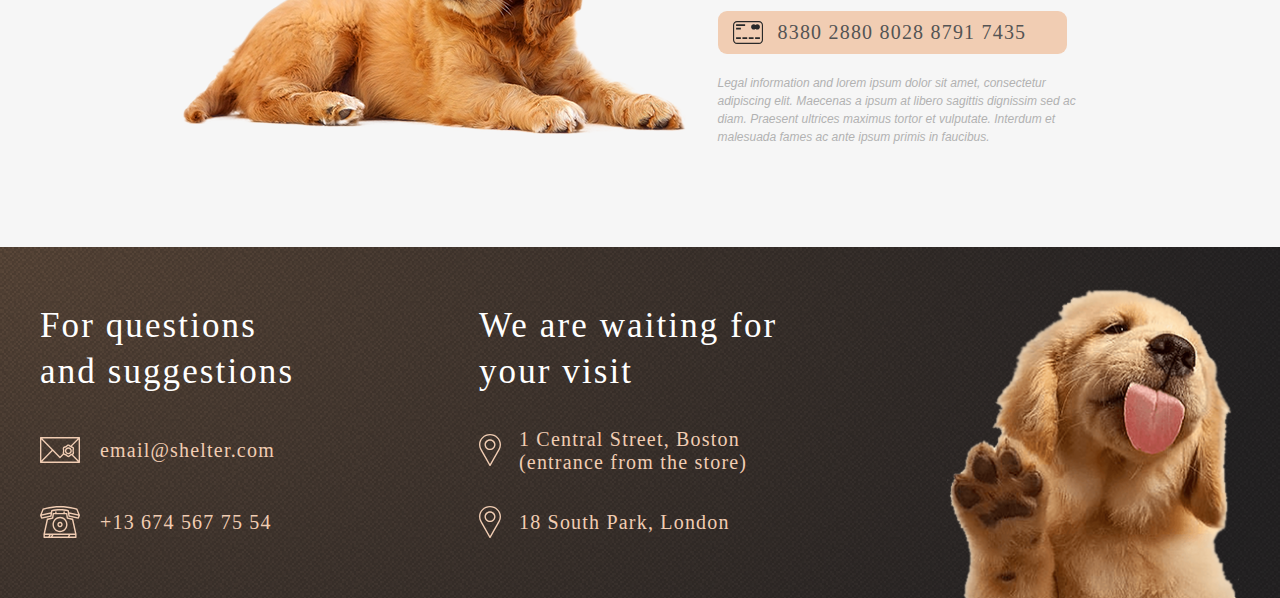
==== commit c45e2d23: "fix: fixed some points" ====
--- a/pages/main/index.html
+++ b/pages/main/index.html
@@ -38,7 +38,9 @@
             <h2 class="notonly__title">Not only people need a house</h2>
             <p class="notonly__text">We offer to give a chance to a little and nice puppy with an extremely wide and open heart. He or she will love you more than anybody else in the world, you will see!</p>
             <div class="notonly__btn--wrapper">
-              <button class="notonly__btn btn-color">Make a friend</button>
+              <a href="#help-shelter">
+                <button class="notonly__btn btn-color">Make a friend</button>
+              </a>
             </div>
           </div>
           <div class="notonly__image--wrapper">
--- a/pages/main/styles.css
+++ b/pages/main/styles.css
@@ -213,6 +213,10 @@
 .notonly__btn--wrapper {
   width: 207px;
   height: 52px;
+}
+
+.notonly__btn {
+  font-family: Georgia, 'Times New Roman', Times, serif;
 }
 
 .notonly__image--wrapper {
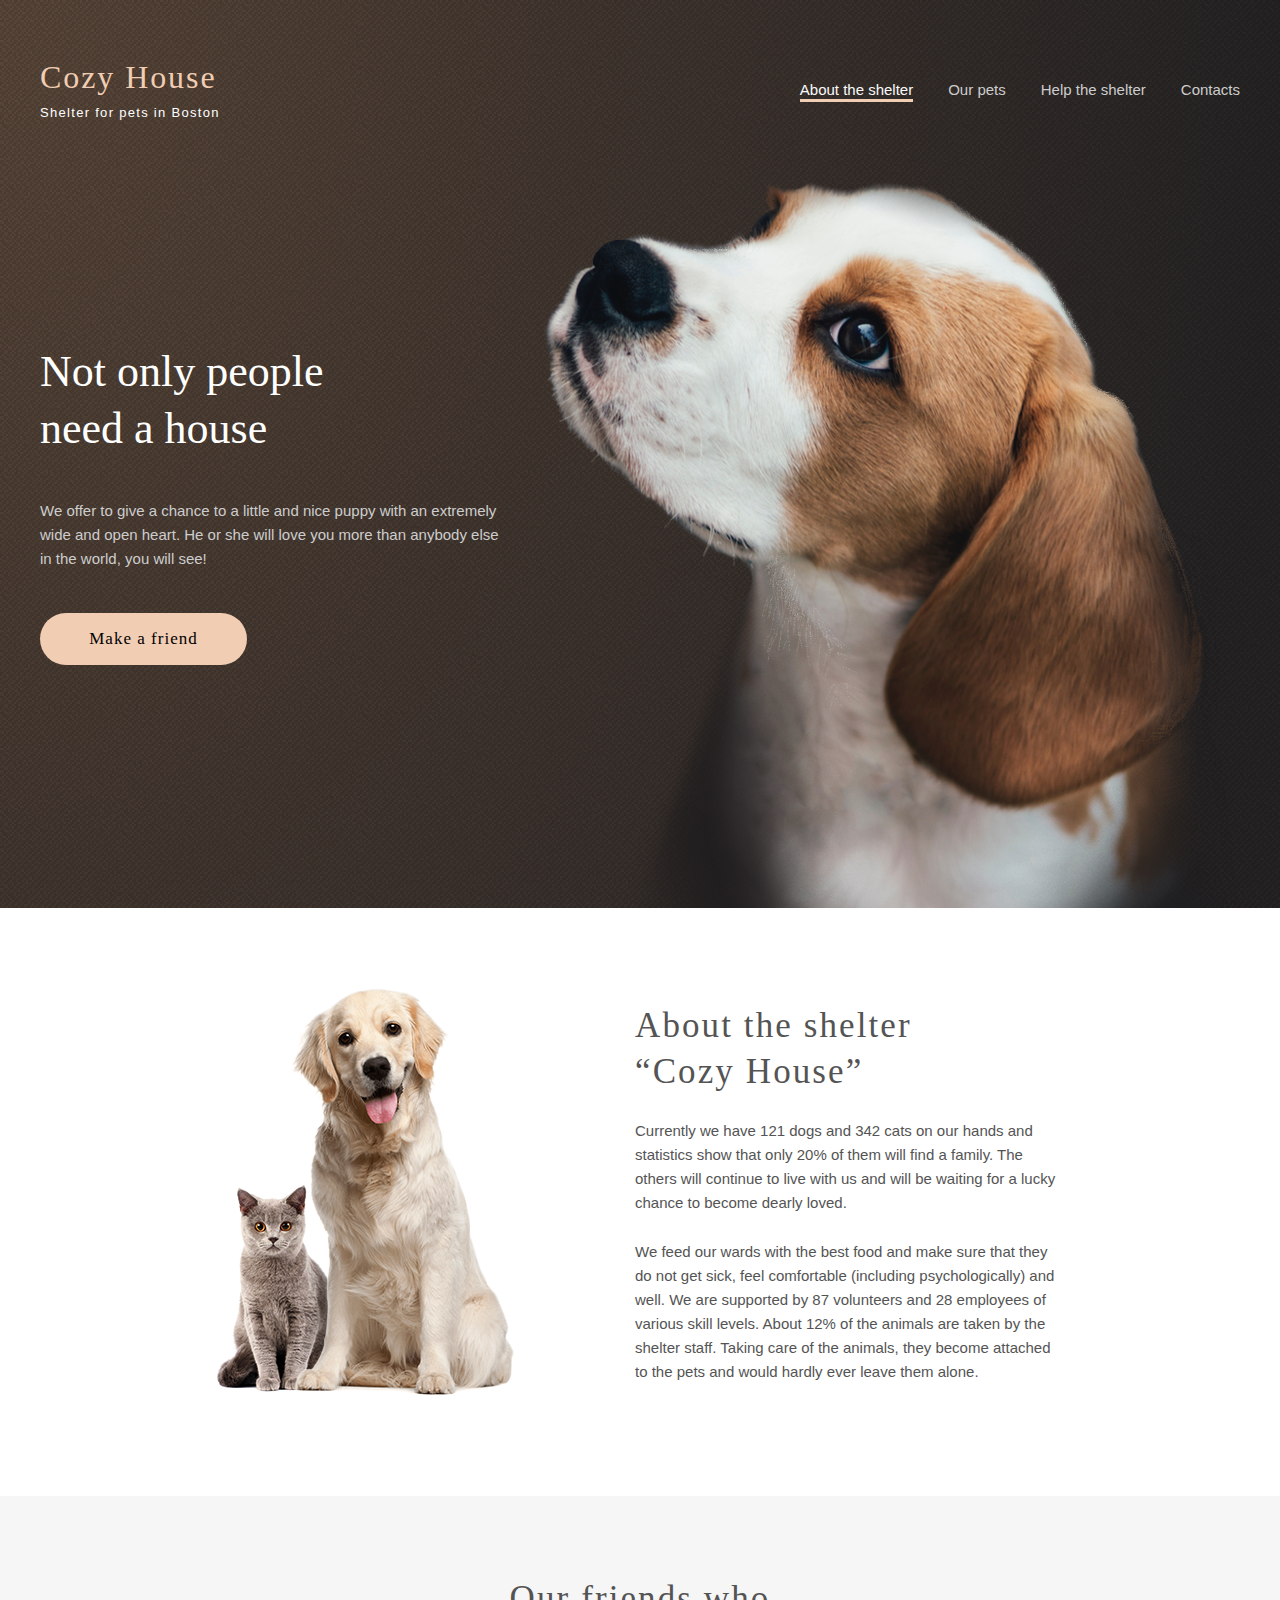
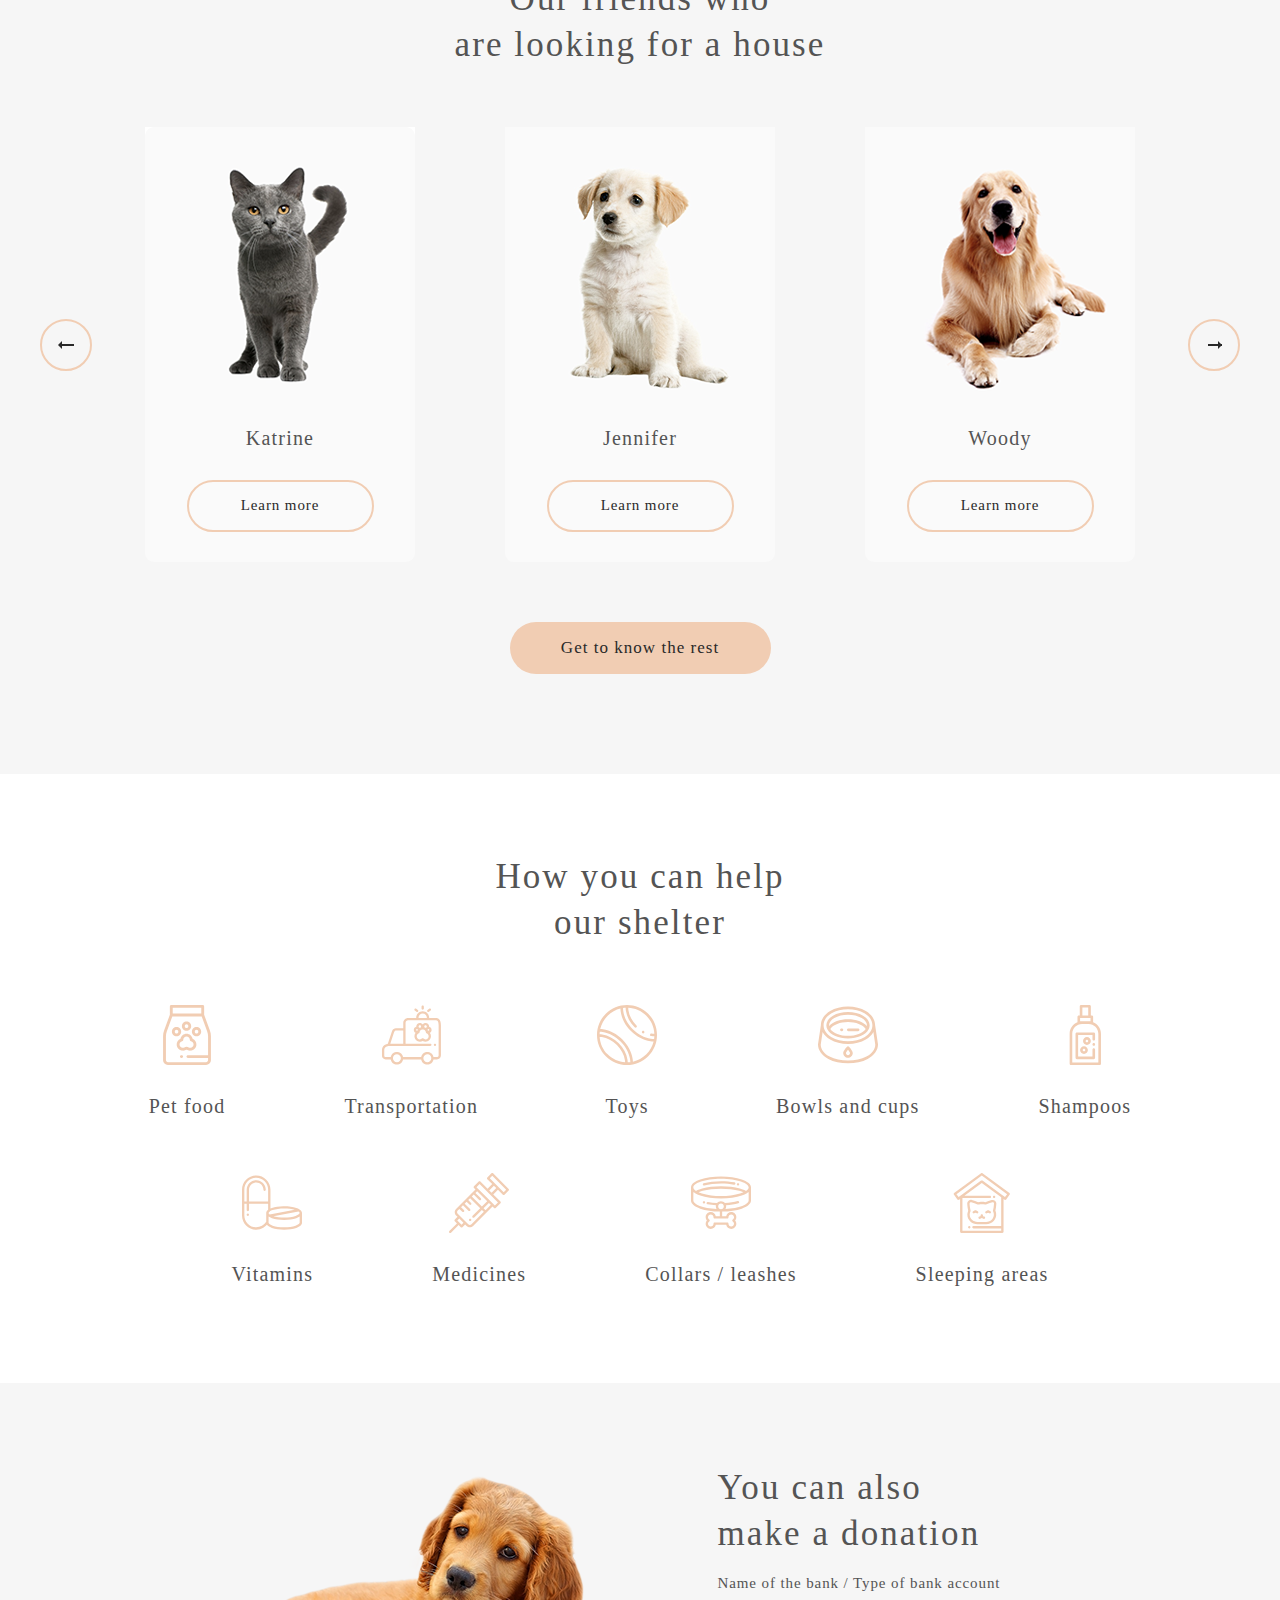
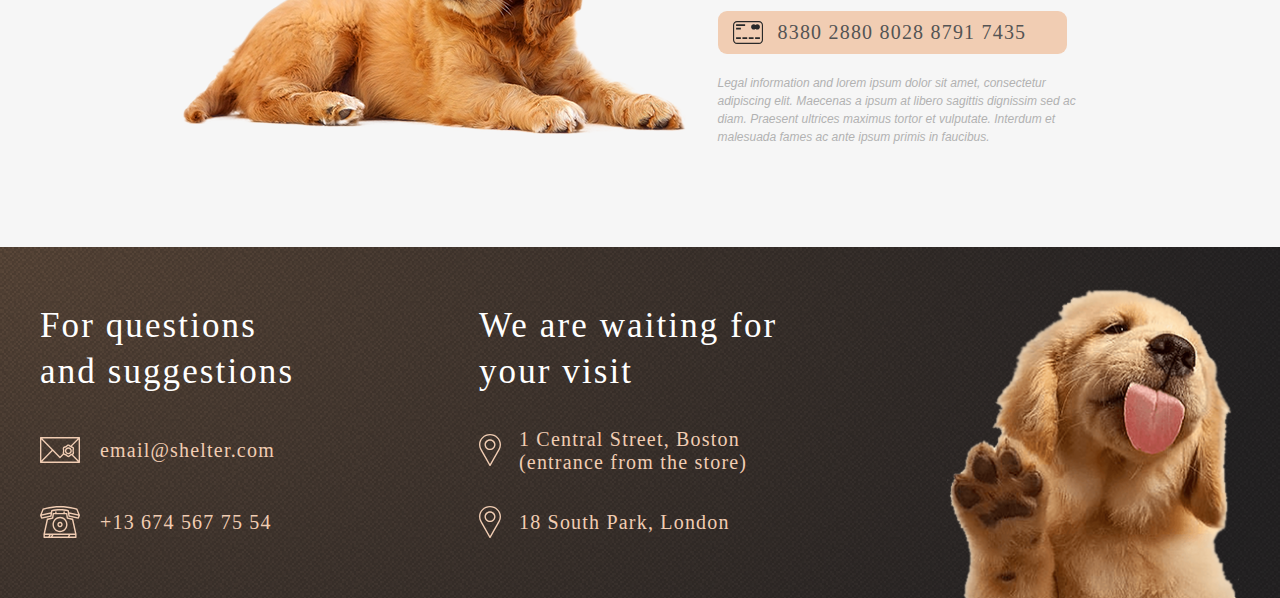
==== commit 850caeb7: "fix: fixed link" ====
--- a/pages/main/index.html
+++ b/pages/main/index.html
@@ -10,7 +10,7 @@
     <header class="header">
       <nav class="navigation__section">
         <div class="navigation__content">
-          <a href="main.html" class="logo__main-page">
+          <a href="index.html" class="logo__main-page">
             <h1 class="logo__title">Cozy House</h1>
             <p class="logo__subtitle">Shelter for pets in Boston</p>
           </a>
--- a/pages/main/styles.css
+++ b/pages/main/styles.css
@@ -390,12 +390,12 @@
 }
 
 .pets__btn--left:after {
-  left: calc(50% - 10px);
+  left: calc(50% - 12px);
   border-right: 4px solid var(--color-dark-3xl);
 }
 
 .pets__btn--right:after {
-  right: calc(50% - 10px);
+  right: calc(50% - 12px);
   border-left: 4px solid var(--color-dark-3xl);
 }
 
@@ -423,6 +423,7 @@
 .help__title {
   margin: 0 auto 60px;
   text-align: center;
+  color: var(--color-dark-l);
 }
 
 .help__list {
@@ -453,6 +454,7 @@
 
 .help__item--title {
   text-align: center;
+  color: var(--color-dark-l);
 }
 
 /*DONATION*/
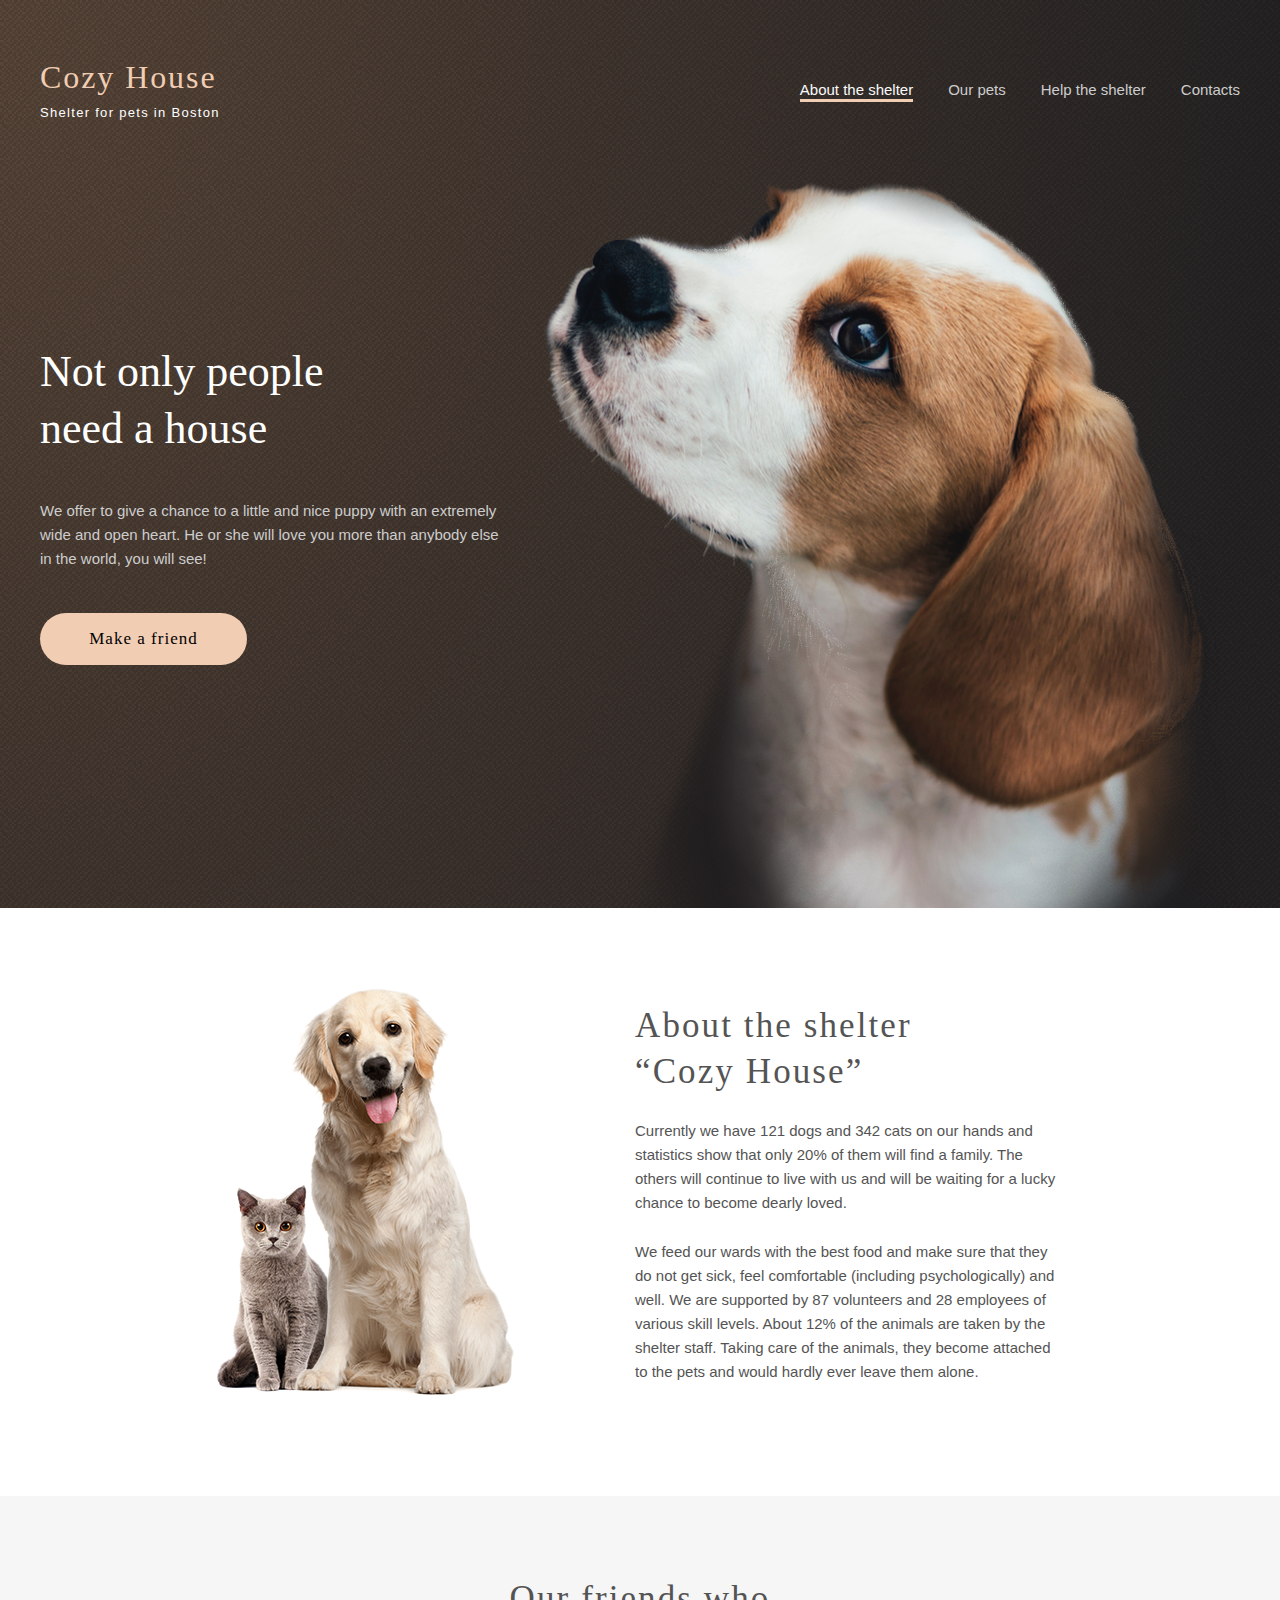
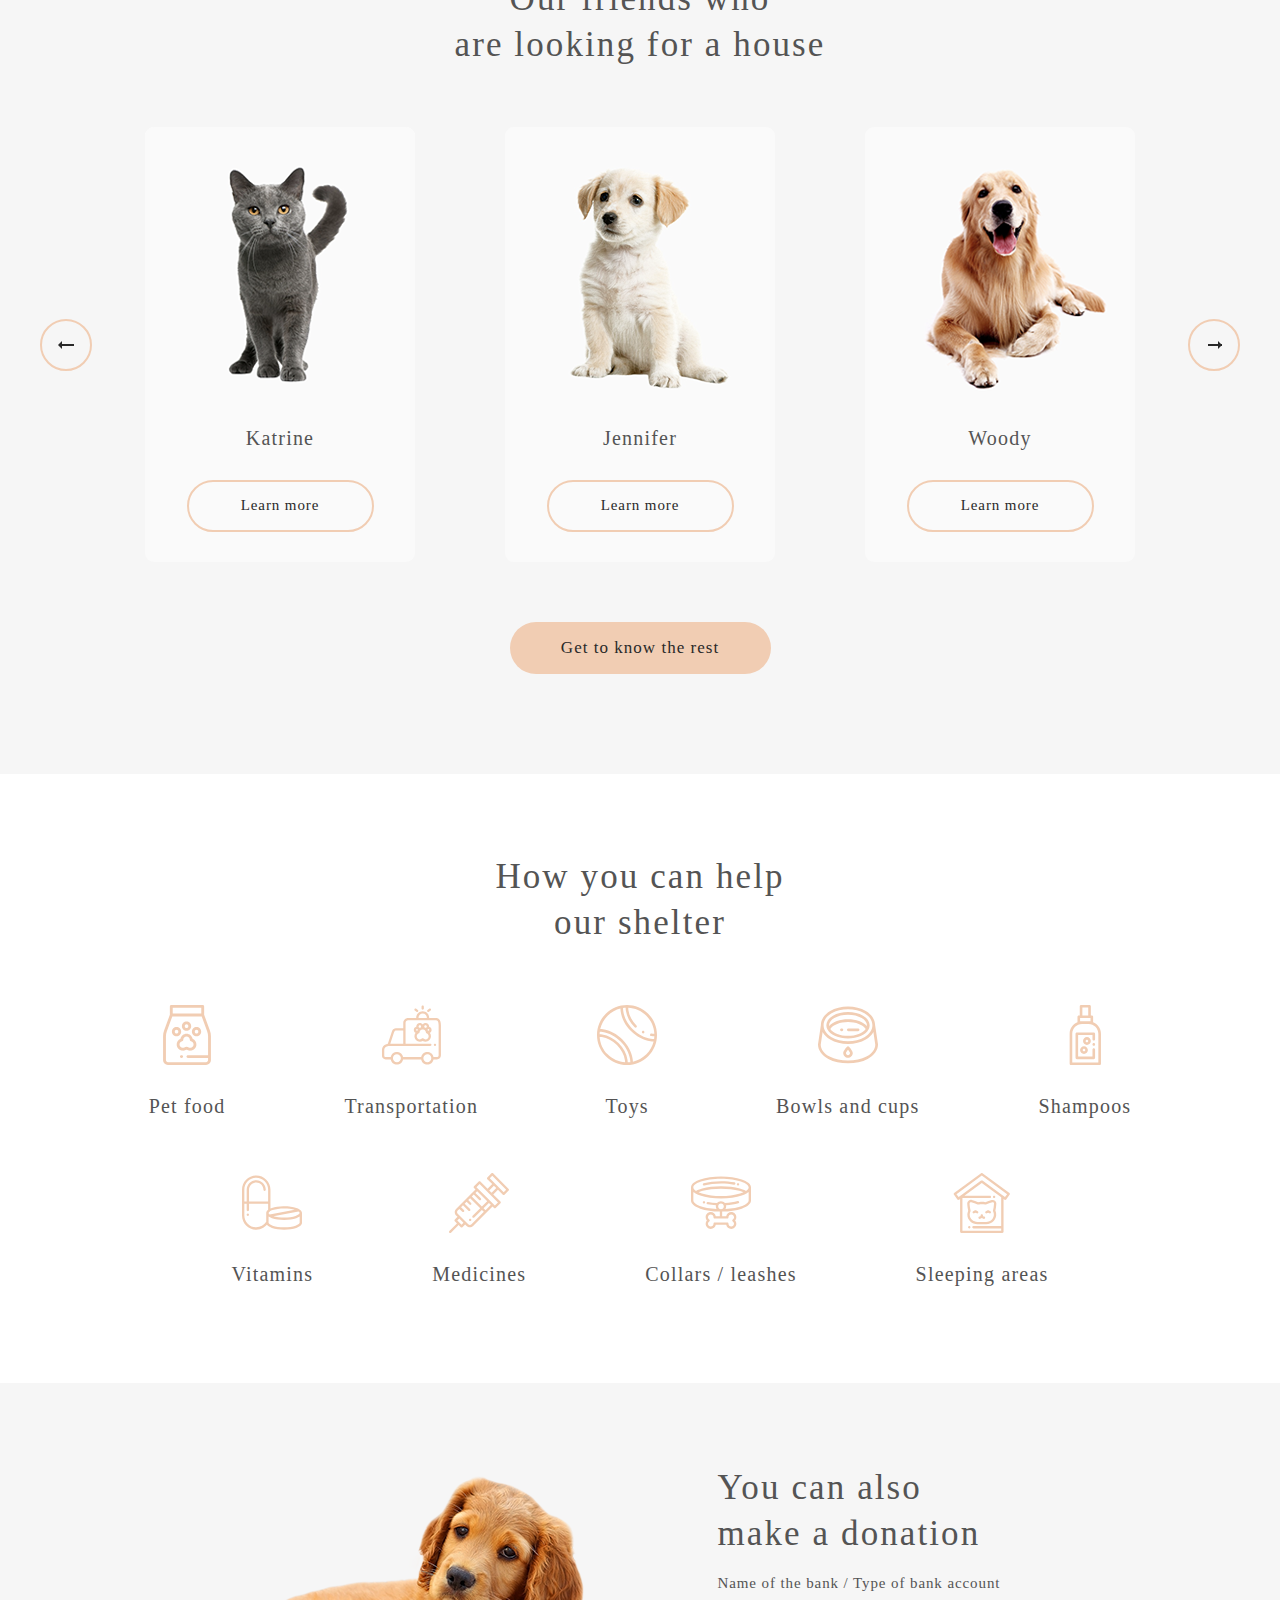
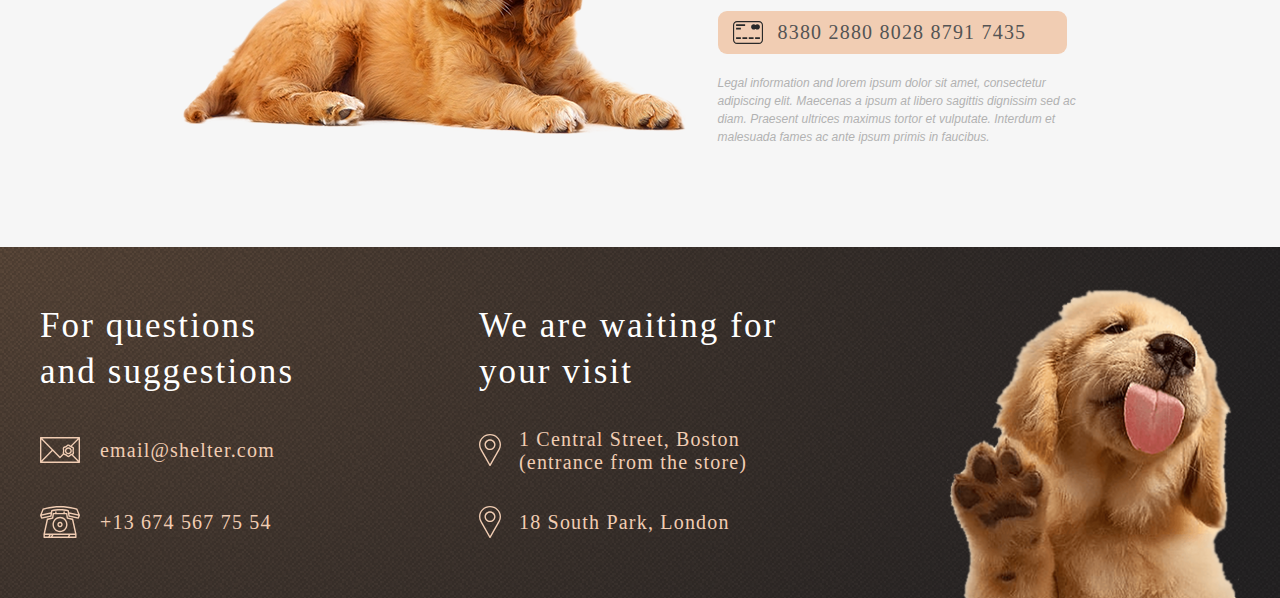
==== commit 928d586c: "feat: added pets-page" ====
--- a/pages/main/index.html
+++ b/pages/main/index.html
@@ -3,7 +3,7 @@
   <head>
     <meta charset="UTF-8">
     <meta name="viewport" content="width=device-width, initial-scale=1.0">
-    <title lang="ru">Shelter</title>
+    <title lang="en">Shelter</title>
     <link rel="stylesheet" href="styles.css">
   </head>
   <body class="main-body">
@@ -38,7 +38,7 @@
             <h2 class="notonly__title">Not only people need a house</h2>
             <p class="notonly__text">We offer to give a chance to a little and nice puppy with an extremely wide and open heart. He or she will love you more than anybody else in the world, you will see!</p>
             <div class="notonly__btn--wrapper">
-              <a href="#help-shelter">
+              <a href="#our-friends">
                 <button class="notonly__btn btn-color">Make a friend</button>
               </a>
             </div>
@@ -60,7 +60,7 @@
           </div>
         </div>
       </section>
-      <section class="pets__wrapper">
+      <section id="our-friends" class="pets__wrapper">
         <div class="pets__content">
           <h3 class="pets__title--section">Our friends who <br> are looking for a house</h3>
           <div class="pets__slider--wrapper">
--- a/pages/main/styles.css
+++ b/pages/main/styles.css
@@ -21,6 +21,10 @@
   font-size: 15px;
 }
 
+html {
+  scroll-behavior: smooth;
+}
+
 h1, h2, h3, h4, h5, h6 {
   font-family: Georgia, 'Times New Roman', Times, serif;
   font-weight: normal;
@@ -85,18 +89,13 @@
 }
 
 .btn-transparent:hover {
-  background-color: var(--color-primary)
+  background-color: var(--color-primary);
 }
 
 img {
   display: flex;
   width: 100%;;
   height: auto;
-}
-
-.header,
-.main,
-.footer {
 }
 
 .navigation__content,
@@ -309,12 +308,19 @@
   width: 270px;
   background-color: var(--color-light-s);
   border-radius: 9px;
+  overflow: hidden;
 }
 
 .pets__item:hover {
   background-color: var(--white);;
   box-shadow: 0px 2px 35px 14px rgba(13, 13, 13, 0.04);
   cursor: pointer;
+}
+
+.pets__item:hover .pets__btn {
+  background-color: var(--color-primary-light);
+  border-color: var(--color-primary-light);
+  transition: background-color 0.2s ease-in-out;
 }
 
 .pets__image--wrapper {
